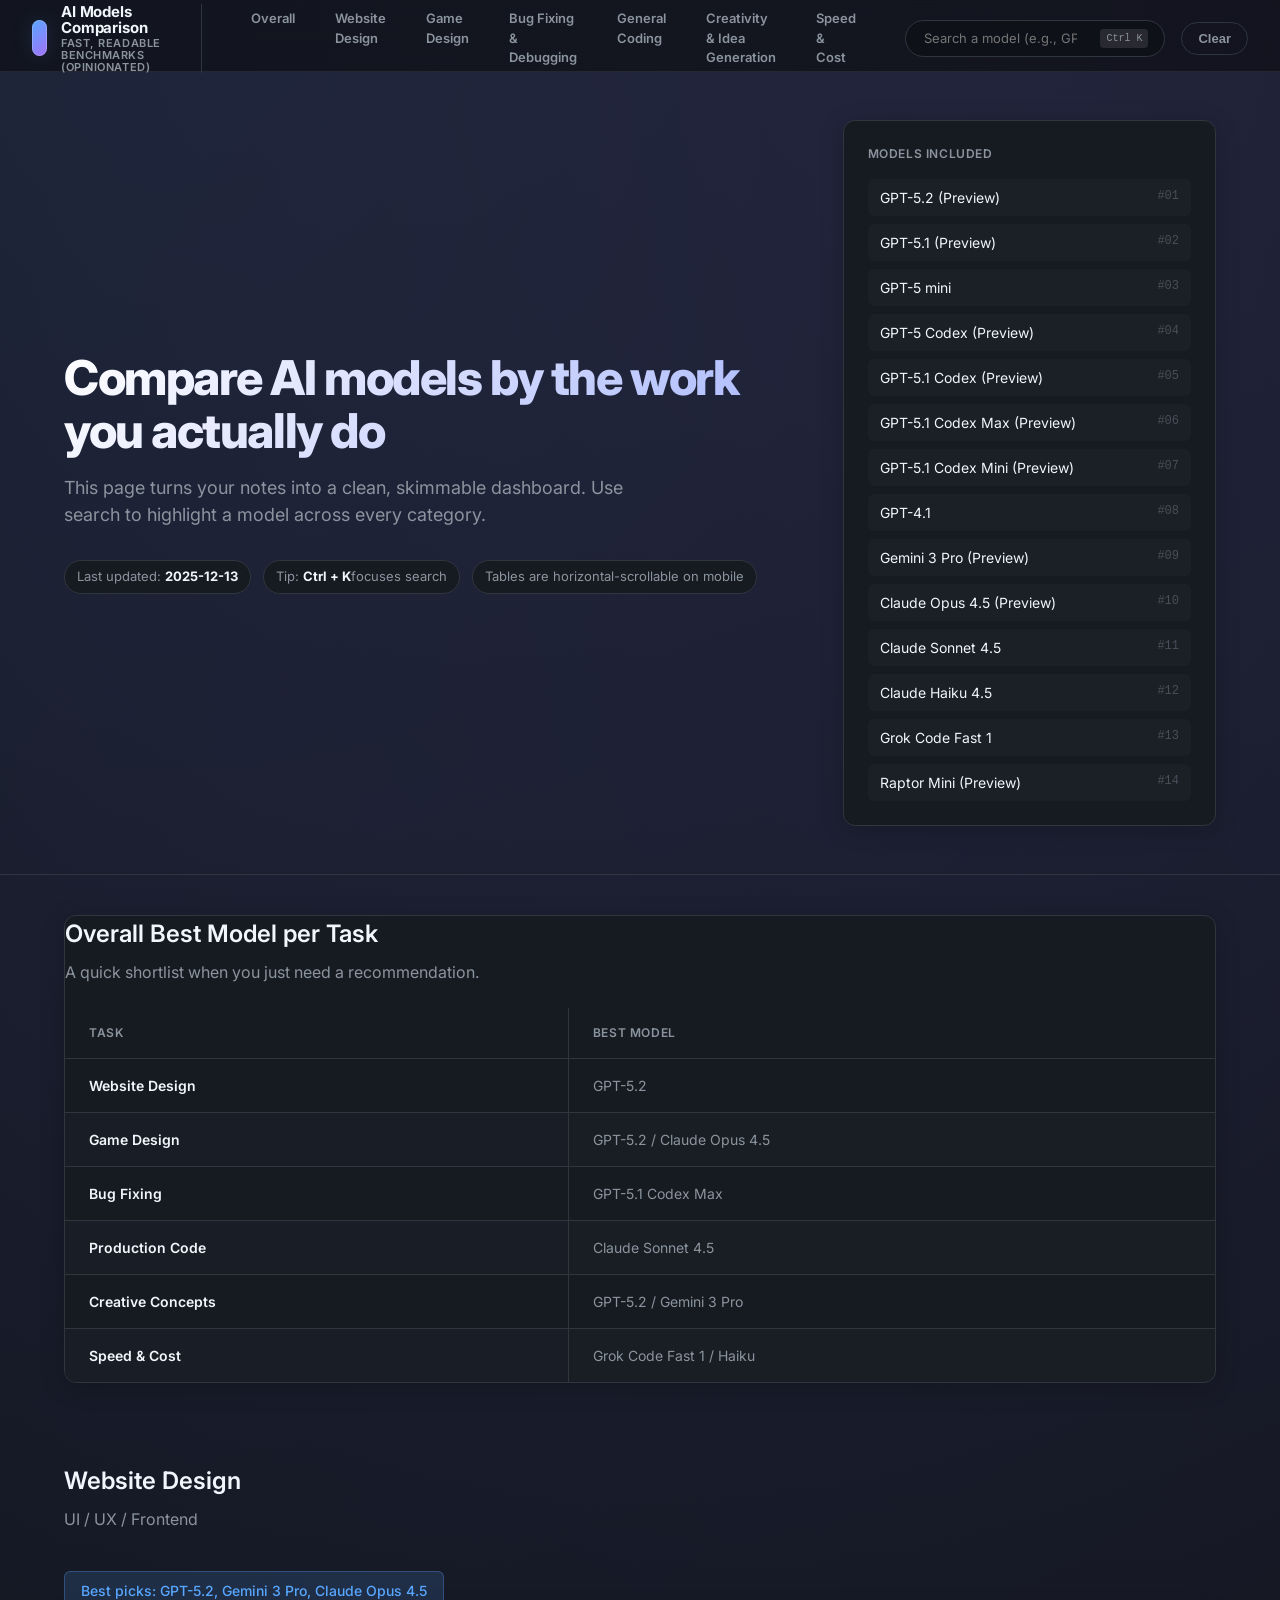
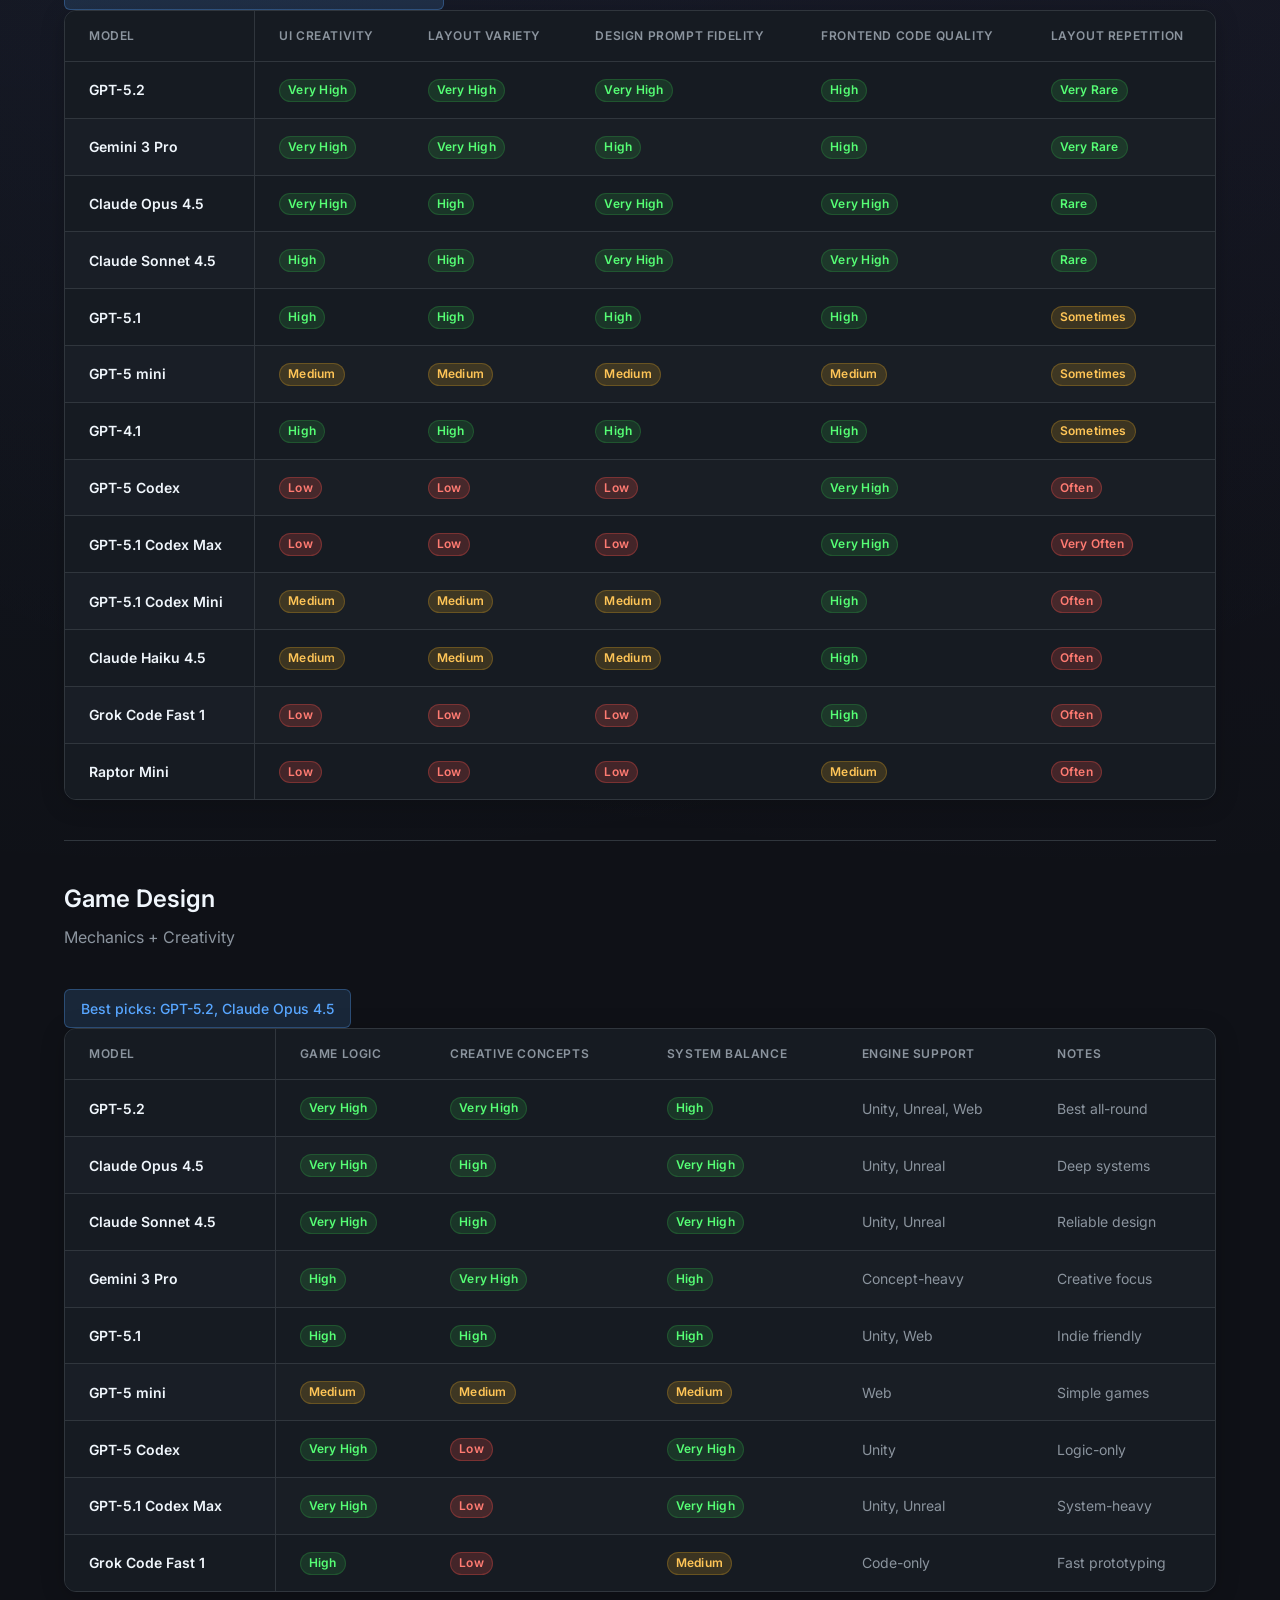
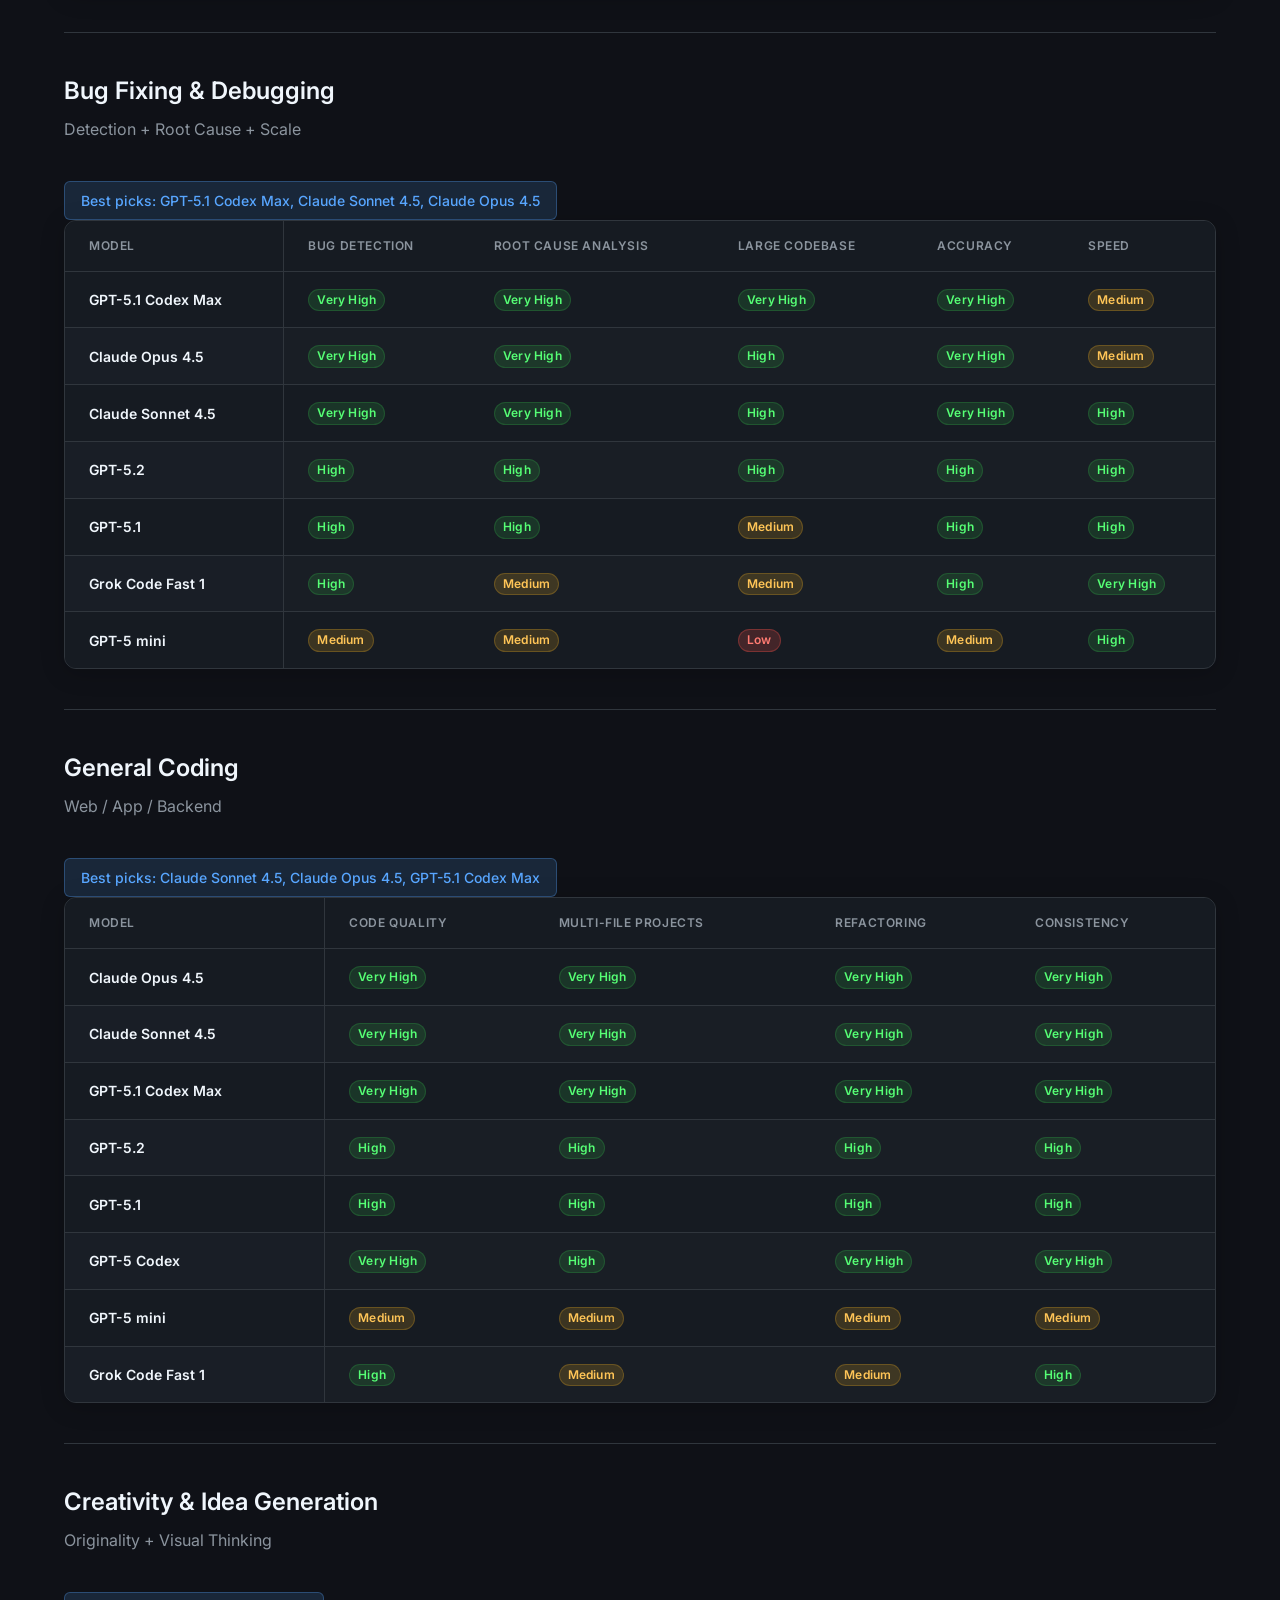
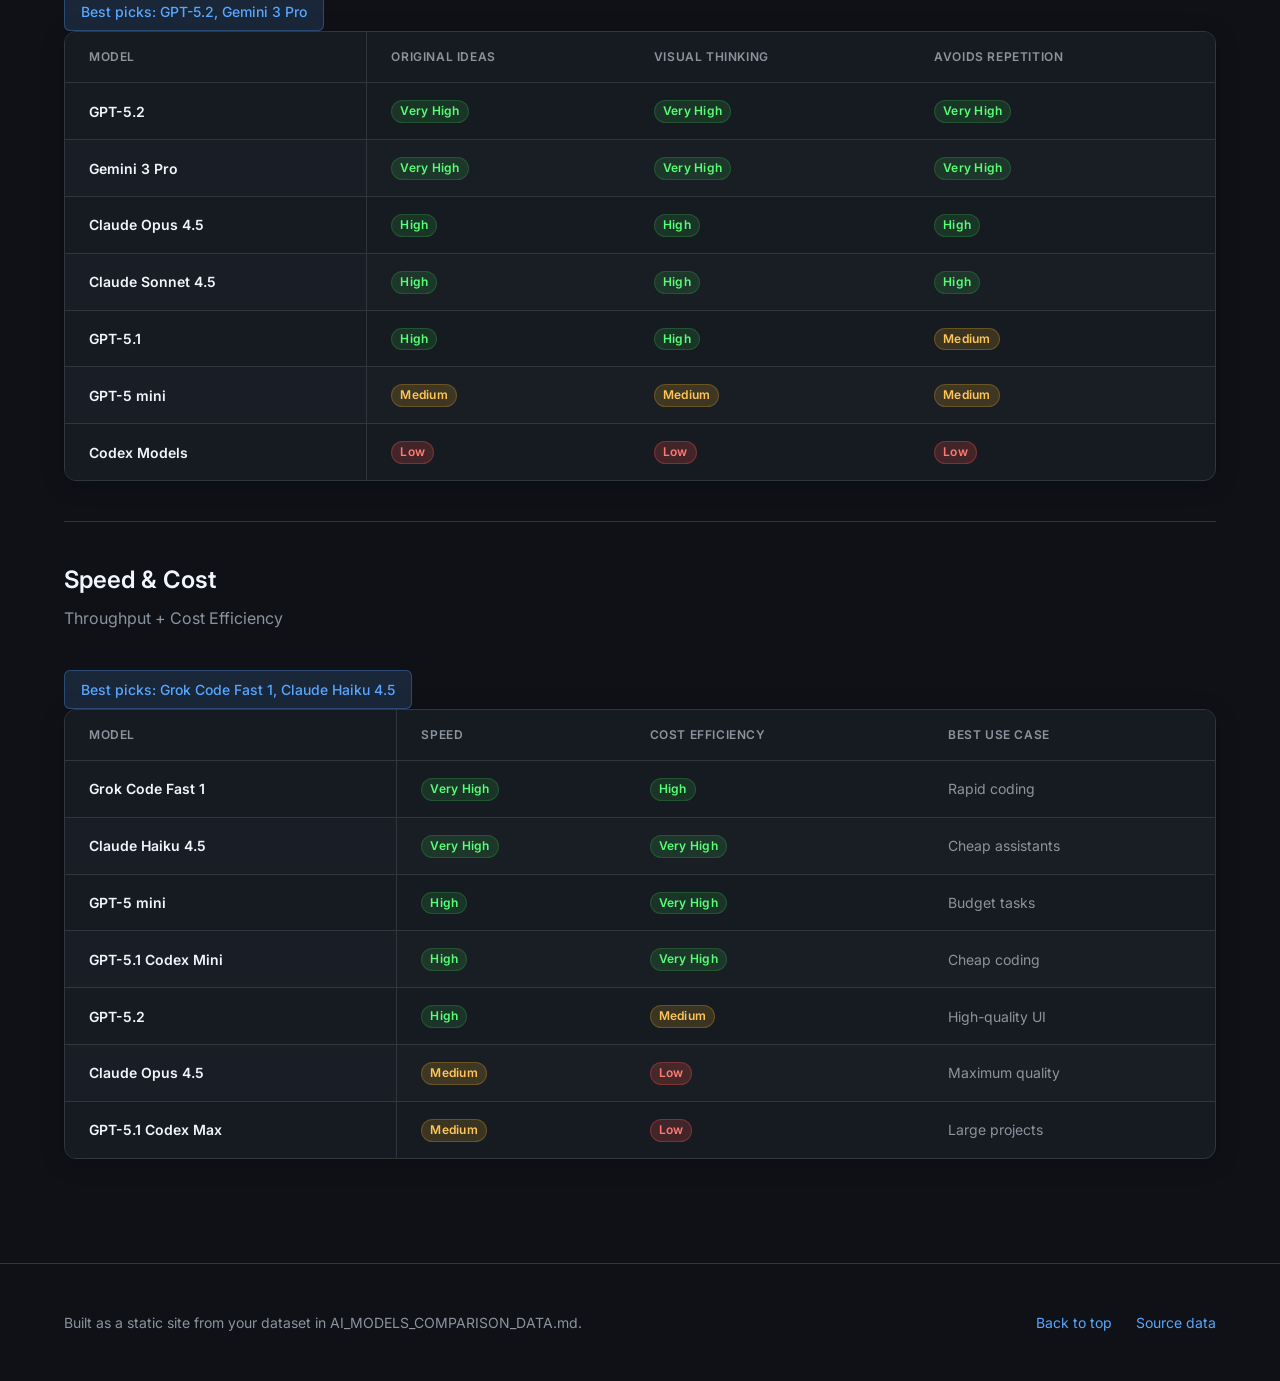
==== index.html @ e0a50235 "Add initial implementation of static comparison website with dataset integration" ====
<!doctype html>
<html lang="en">
  <head>
    <meta charset="UTF-8" />
    <meta name="viewport" content="width=device-width, initial-scale=1" />
    <meta name="color-scheme" content="dark" />
    <title>AI Models Comparison</title>
    <meta
      name="description"
      content="A modern, readable comparison of popular AI models across UI/UX, game design, debugging, general coding, creativity, and speed/cost."
    />
    <link rel="preconnect" href="https://fonts.googleapis.com">
    <link rel="preconnect" href="https://fonts.gstatic.com" crossorigin>
    <link href="https://fonts.googleapis.com/css2?family=Inter:wght@400;500;600;700&display=swap" rel="stylesheet">
    <link rel="stylesheet" href="./styles.css" />
  </head>
  <body>
    <a class="skip" href="#main">Skip to content</a>

    <header class="topbar">
      <div class="container topbarInner">
        <a class="brand" href="#top" aria-label="AI Models Comparison Home">
          <span class="logo" aria-hidden="true"></span>
          <span class="brandText">
            <strong>AI Models Comparison</strong>
            <span>Fast, readable benchmarks (opinionated)</span>
          </span>
        </a>

        <nav class="nav" id="nav" aria-label="Section navigation"></nav>

        <div class="controls">
          <label class="input" aria-label="Search models and text">
            <input
              id="search"
              type="search"
              placeholder="Search a model (e.g., GPT-5.2, Claude Sonnet, Codex Max)…"
              autocomplete="off"
            />
            <kbd>Ctrl K</kbd>
          </label>
          <button class="btn" id="clear" type="button">Clear</button>
        </div>
      </div>
    </header>

    <main id="main">
      <section class="hero" id="top">
        <div class="container heroGrid">
          <div class="card heroMain">
            <h1 class="title">Compare AI models by the work you actually do</h1>
            <p class="subtitle">
              This page turns your notes into a clean, skimmable dashboard. Use
              search to highlight a model across every category.
            </p>

            <div class="heroMeta" role="list">
              <span class="pill" role="listitem">
                Last updated: <strong id="updated">—</strong>
              </span>
              <span class="pill" role="listitem">
                Tip: <strong>Ctrl + K</strong> focuses search
              </span>
              <span class="pill" role="listitem">
                Tables are horizontal-scrollable on mobile
              </span>
            </div>
          </div>

          <aside class="card heroSide" aria-label="Models included">
            <div class="h3">Models Included</div>
            <ul class="modelList" id="modelsList"></ul>
          </aside>
        </div>
      </section>

      <section class="section">
        <div class="container" id="overall"></div>
      </section>

      <div class="container" id="sections"></div>

      <footer class="footer">
        <div class="container footerInner">
          <div>
            Built as a static site from your dataset in
            <span style="font-family: var(--mono)">AI_MODELS_COMPARISON_DATA.md</span>.
          </div>
          <div class="smallLinks">
            <a href="#top">Back to top</a>
            <a href="./AI_MODELS_COMPARISON_DATA.md" target="_blank" rel="noreferrer"
              >Source data</a
            >
          </div>
        </div>
      </footer>
    </main>

    <script src="./data.js"></script>
    <script src="./app.js"></script>
  </body>
</html>
---- styles.css ----
:root {
  /* Base Colors */
  --bg: #0f1117;
  --bg-card: #161b22;
  --bg-card-hover: #1c2128;
  --border: #30363d;
  --border-hover: #8b949e;
  
  /* Text Colors */
  --text-primary: #f0f6fc;
  --text-secondary: #8b949e;
  --text-tertiary: #484f58;

  /* Accents */
  --accent: #58a6ff;
  --accent-glow: rgba(88, 166, 255, 0.15);
  
  /* Status Colors */
  --success-bg: rgba(46, 160, 67, 0.15);
  --success-text: #3fb950;
  --warning-bg: rgba(210, 153, 34, 0.15);
  --warning-text: #d29922;
  --danger-bg: rgba(248, 81, 73, 0.15);
  --danger-text: #f85149;
  --neutral-bg: rgba(110, 118, 129, 0.15);
  --neutral-text: #8b949e;

  /* Layout */
  --radius: 6px;
  --radius-lg: 12px;
  --header-height: 64px;
  
  /* Typography */
  --font-sans: 'Inter', -apple-system, BlinkMacSystemFont, "Segoe UI", Helvetica, Arial, sans-serif;
  --font-mono: ui-monospace, SFMono-Regular, SF Mono, Menlo, Consolas, Liberation Mono, monospace;
}

* {
  box-sizing: border-box;
}

html {
  scroll-behavior: smooth;
}

body {
  margin: 0;
  font-family: var(--font-sans);
  background-color: var(--bg);
  background:
    radial-gradient(circle at 15% 0%, rgba(88, 166, 255, 0.1), transparent 40%),
    radial-gradient(circle at 85% 0%, rgba(163, 113, 247, 0.1), transparent 40%),
    var(--bg);
  color: var(--text-primary);
  line-height: 1.5;
  -webkit-font-smoothing: antialiased;
}

a {
  color: var(--accent);
  text-decoration: none;
  transition: color 0.2s;
}

a:hover {
  text-decoration: underline;
}

/* Layout Utilities */
.container {
  max-width: 1200px;
  margin: 0 auto;
  padding: 0 24px;
}

.skip {
  position: absolute;
  left: -9999px;
  top: 16px;
  padding: 12px 24px;
  background: var(--accent);
  color: white;
  border-radius: var(--radius);
  z-index: 100;
  text-decoration: none;
}

.skip:focus {
  left: 16px;
}

/* Header */
.topbar {
  position: sticky;
  top: 0;
  z-index: 50;
  background: rgba(15, 17, 23, 0.75);
  backdrop-filter: blur(20px);
  -webkit-backdrop-filter: blur(20px);
  border-bottom: 1px solid rgba(255, 255, 255, 0.08);
  height: 72px;
}

.topbarInner {
  display: grid;
  grid-template-columns: auto 1fr auto;
  gap: 32px;
  align-items: center;
  height: 100%;
  max-width: 1400px;
  margin: 0 auto;
  padding: 0 32px;
}

.brand {
  display: flex;
  align-items: center;
  gap: 14px;
  text-decoration: none !important;
  padding-right: 24px;
  border-right: 1px solid var(--border);
}

.logo {
  width: 36px;
  height: 36px;
  background: linear-gradient(135deg, var(--accent), #a371f7);
  border-radius: 10px;
  box-shadow: 0 0 20px var(--accent-glow);
  position: relative;
}

.logo::after {
  content: '';
  position: absolute;
  inset: 0;
  border-radius: inherit;
  border: 1px solid rgba(255,255,255,0.2);
}

.brandText {
  display: flex;
  flex-direction: column;
  line-height: 1.1;
}

.brandText strong {
  color: var(--text-primary);
  font-weight: 700;
  font-size: 15px;
  letter-spacing: -0.01em;
}

.brandText span {
  color: var(--text-secondary);
  font-size: 11px;
  font-weight: 600;
  text-transform: uppercase;
  letter-spacing: 0.05em;
}

/* Navigation */
.nav {
  display: flex;
  gap: 6px;
  justify-self: start;
}

.nav a {
  color: var(--text-secondary);
  padding: 8px 16px;
  border-radius: 100px;
  font-size: 13px;
  font-weight: 600;
  text-decoration: none !important;
  transition: all 0.2s ease;
  border: 1px solid transparent;
}

.nav a:hover {
  color: var(--text-primary);
  background: rgba(255, 255, 255, 0.06);
}

/* Controls */
.controls {
  display: flex;
  gap: 16px;
  align-items: center;
}

.input {
  position: relative;
  display: flex;
  align-items: center;
  background: rgba(0, 0, 0, 0.2);
  border: 1px solid var(--border);
  border-radius: 100px;
  padding: 8px 16px;
  width: 260px;
  transition: all 0.2s cubic-bezier(0.16, 1, 0.3, 1);
}

.input:focus-within {
  background: var(--bg-card);
  border-color: var(--accent);
  box-shadow: 0 0 0 2px var(--accent-glow);
  width: 320px;
}

.input input {
  background: transparent;
  border: none;
  color: var(--text-primary);
  width: 100%;
  font-family: var(--font-sans);
  font-size: 13px;
  outline: none;
}

.input kbd {
  background: rgba(255, 255, 255, 0.1);
  border: none;
  border-radius: 4px;
  color: var(--text-secondary);
  font-family: var(--font-mono);
  font-size: 10px;
  padding: 2px 6px;
  margin-left: 8px;
  white-space: nowrap;
}

.btn {
  background: transparent;
  border: 1px solid var(--border);
  color: var(--text-secondary);
  padding: 8px 16px;
  border-radius: 100px;
  font-size: 13px;
  font-weight: 600;
  cursor: pointer;
  transition: all 0.2s;
}

.btn:hover {
  color: var(--text-primary);
  border-color: var(--text-secondary);
  background: rgba(255, 255, 255, 0.05);
}

/* Hero Section */
.hero {
  padding: 48px 0;
}

.heroGrid {
  display: grid;
  grid-template-columns: 2fr 1fr;
  gap: 32px;
}

.heroMain {
  display: flex;
  flex-direction: column;
  justify-content: center;
}

.title {
  font-size: 48px;
  font-weight: 800;
  letter-spacing: -0.03em;
  line-height: 1.1;
  margin: 0 0 16px;
  background: linear-gradient(135deg, #fff 0%, #a5b4fc 100%);
  -webkit-background-clip: text;
  background-clip: text;
  -webkit-text-fill-color: transparent;
}

.subtitle {
  font-size: 18px;
  color: var(--text-secondary);
  margin: 0 0 32px;
  max-width: 600px;
}

.heroMeta {
  display: flex;
  gap: 12px;
  flex-wrap: wrap;
}

.pill {
  display: inline-flex;
  align-items: center;
  padding: 6px 12px;
  background: var(--bg-card);
  border: 1px solid var(--border);
  border-radius: 100px;
  font-size: 13px;
  color: var(--text-secondary);
}

.pill strong {
  color: var(--text-primary);
  margin-left: 4px;
}

/* Model List Sidebar */
.heroSide {
  background: var(--bg-card);
  border: 1px solid var(--border);
  border-radius: var(--radius-lg);
  padding: 24px;
  box-shadow: 0 4px 24px rgba(0, 0, 0, 0.2);
  transition: transform 0.2s ease, box-shadow 0.2s ease, border-color 0.2s;
}

.heroSide:hover {
  transform: translateY(-2px);
  box-shadow: 0 12px 32px rgba(0, 0, 0, 0.3);
  border-color: rgba(255, 255, 255, 0.15);
}

.h3 {
  font-size: 12px;
  text-transform: uppercase;
  letter-spacing: 0.05em;
  color: var(--text-secondary);
  font-weight: 600;
  margin-bottom: 16px;
}

.modelList {
  list-style: none;
  padding: 0;
  margin: 0;
  display: grid;
  gap: 8px;
}

.modelList li {
  display: flex;
  justify-content: space-between;
  padding: 8px 12px;
  border-radius: var(--radius);
  background: rgba(255, 255, 255, 0.02);
  font-size: 14px;
}

.modelList .tag {
  color: var(--text-tertiary);
  font-family: var(--font-mono);
  font-size: 12px;
}

/* Sections */
.section {
  padding: 40px 0;
  border-top: 1px solid var(--border);
}

.section:first-of-type {
  border-top: none;
}

.sectionHeader {
  margin-bottom: 24px;
}

.sectionHeader h2 {
  font-size: 24px;
  font-weight: 600;
  margin: 0 0 8px;
}

.sectionHeader p {
  color: var(--text-secondary);
  margin: 0;
  font-size: 16px;
}

.callout {
  display: inline-block;
  margin-top: 16px;
  padding: 8px 16px;
  background: var(--accent-glow);
  border: 1px solid rgba(88, 166, 255, 0.3);
  border-radius: var(--radius);
  color: var(--accent);
  font-size: 14px;
  font-weight: 500;
}

/* Tables */
.tableCard {
  background: var(--bg-card);
  border: 1px solid var(--border);
  border-radius: var(--radius-lg);
  overflow: hidden;
  box-shadow: 0 4px 24px rgba(0, 0, 0, 0.2);
  transition: transform 0.2s ease, box-shadow 0.2s ease, border-color 0.2s;
}

.tableCard:hover {
  transform: translateY(-2px);
  box-shadow: 0 12px 32px rgba(0, 0, 0, 0.3);
  border-color: rgba(255, 255, 255, 0.15);
}

.tableWrap {
  overflow-x: auto;
}

table {
  width: 100%;
  border-collapse: collapse;
  white-space: nowrap;
}

th {
  text-align: left;
  padding: 16px 24px;
  background: var(--bg-card);
  border-bottom: 1px solid var(--border);
  color: var(--text-secondary);
  font-size: 12px;
  font-weight: 600;
  text-transform: uppercase;
  letter-spacing: 0.05em;
  position: sticky;
  top: 0;
  z-index: 2;
}

td {
  padding: 16px 24px;
  border-bottom: 1px solid var(--border);
  font-size: 14px;
  color: var(--text-secondary);
}

/* Sticky first column for mobile scrolling */
td:first-child, th:first-child {
  position: sticky;
  left: 0;
  z-index: 1;
  background: var(--bg-card);
  border-right: 1px solid var(--border);
}

/* Zebra striping for easier reading */
tbody tr:nth-child(even) td {
  background: rgba(255, 255, 255, 0.01);
}

/* Ensure sticky column matches zebra striping */
tbody tr:nth-child(even) td:first-child {
  background: #191e26; /* Manually matched to bg-card + 1% white opacity approx */
}

tr:last-child td {
  border-bottom: none;
}

/* Stronger hover */
tr:hover td {
  background: rgba(88, 166, 255, 0.08) !important;
}

.modelCell {
  color: var(--text-primary);
  font-weight: 600;
}

/* Badges */
.badge {
  display: inline-flex;
  align-items: center;
  padding: 2px 8px;
  border-radius: 100px;
  font-size: 12px;
  font-weight: 600;
  line-height: 1.4;
  letter-spacing: 0.02em;
}

.badge.vh, .badge.h, .badge.vr, .badge.r {
  background: rgba(46, 160, 67, 0.2);
  color: #56ff75;
  border: 1px solid rgba(46, 160, 67, 0.3);
}

.badge.m, .badge.s {
  background: rgba(210, 153, 34, 0.2);
  color: #ffc557;
  border: 1px solid rgba(210, 153, 34, 0.3);
}

.badge.l, .badge.o, .badge.vo {
  background: rgba(248, 81, 73, 0.2);
  color: #ff7b72;
  border: 1px solid rgba(248, 81, 73, 0.3);
}

/* Search Highlighting */
.rowHighlight td {
  background: rgba(88, 166, 255, 0.05);
  color: var(--text-primary);
}

.rowDim td {
  opacity: 0.3;
}

/* Footer */
.footer {
  margin-top: 64px;
  padding: 48px 0;
  border-top: 1px solid var(--border);
  color: var(--text-secondary);
  font-size: 14px;
}

.footerInner {
  display: flex;
  justify-content: space-between;
  align-items: center;
}

.smallLinks {
  display: flex;
  gap: 24px;
}

/* Responsive */
@media (max-width: 768px) {
  .heroGrid {
    grid-template-columns: 1fr;
  }
  
  .nav {
    display: none;
  }
  
  .input {
    width: auto;
    min-width: 0;
  }
  
  .input kbd {
    display: none;
  }
  
  .title {
    font-size: 32px;
  }
}
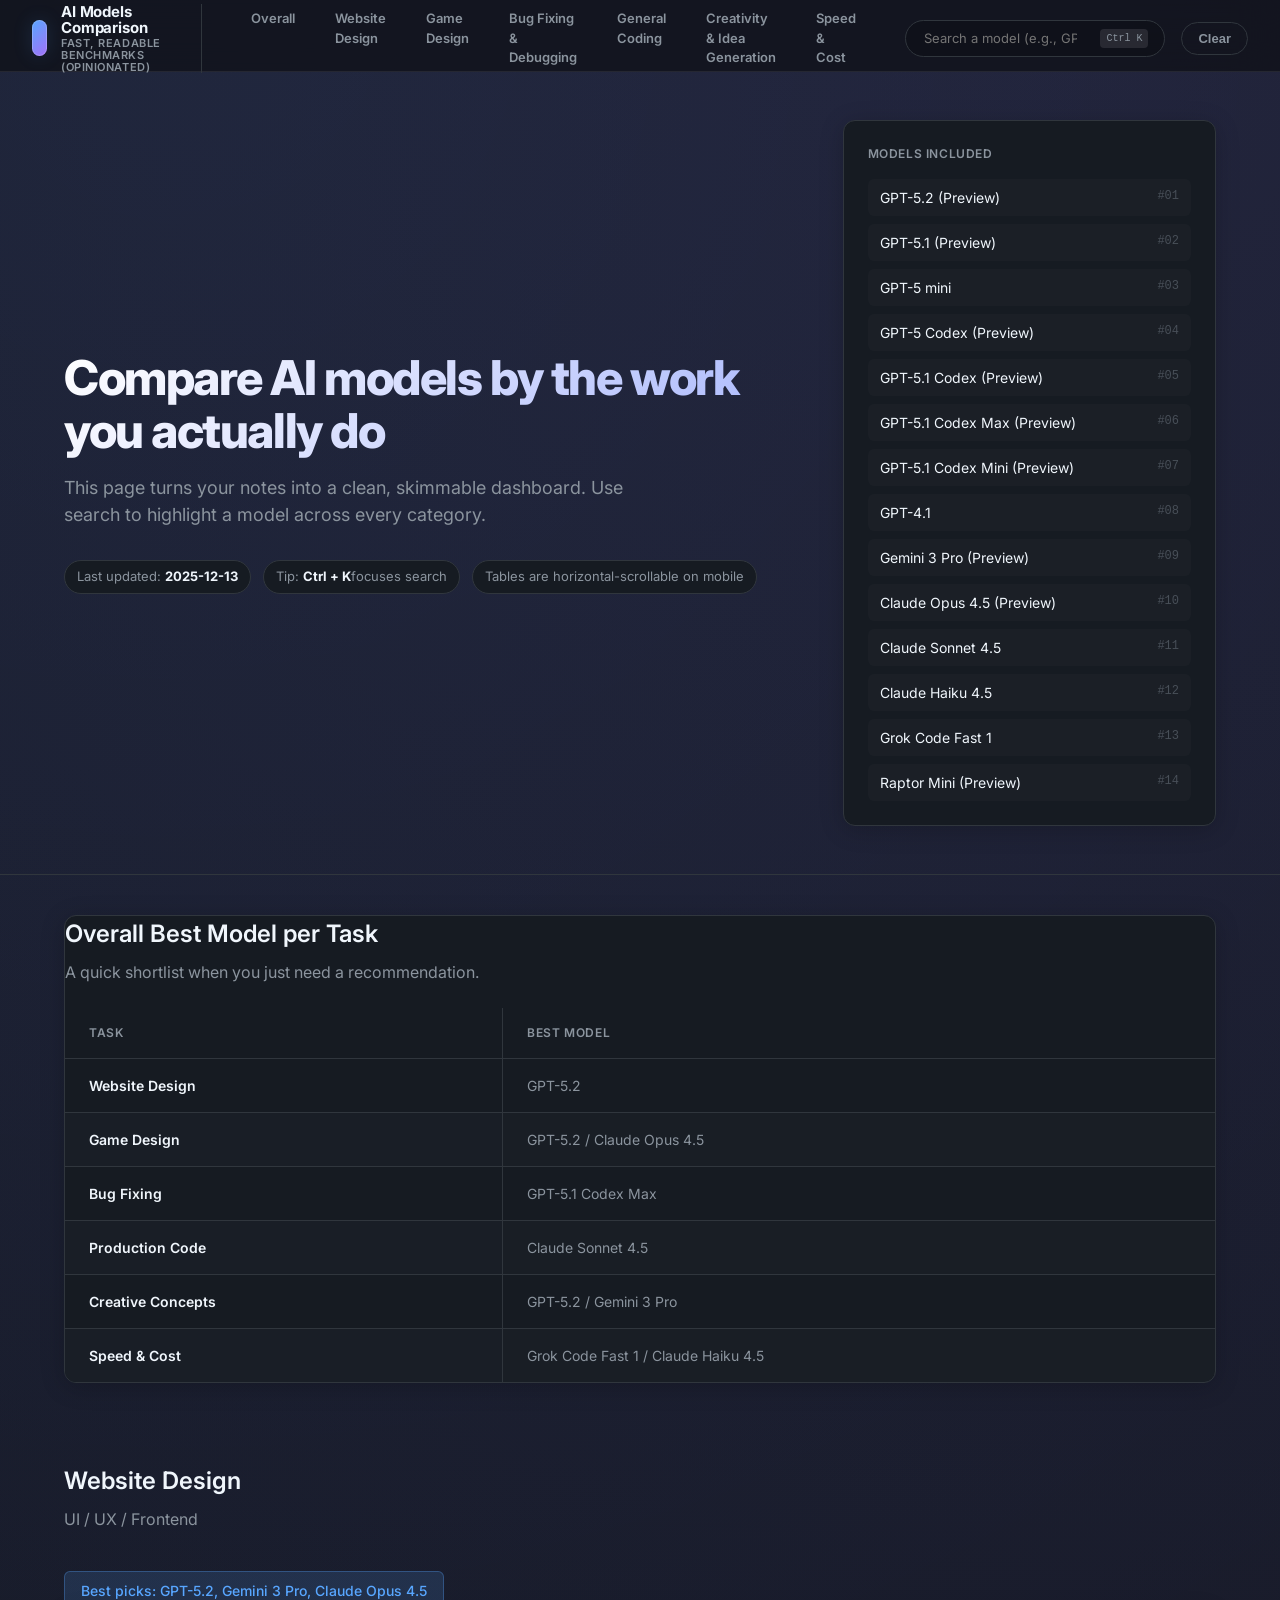
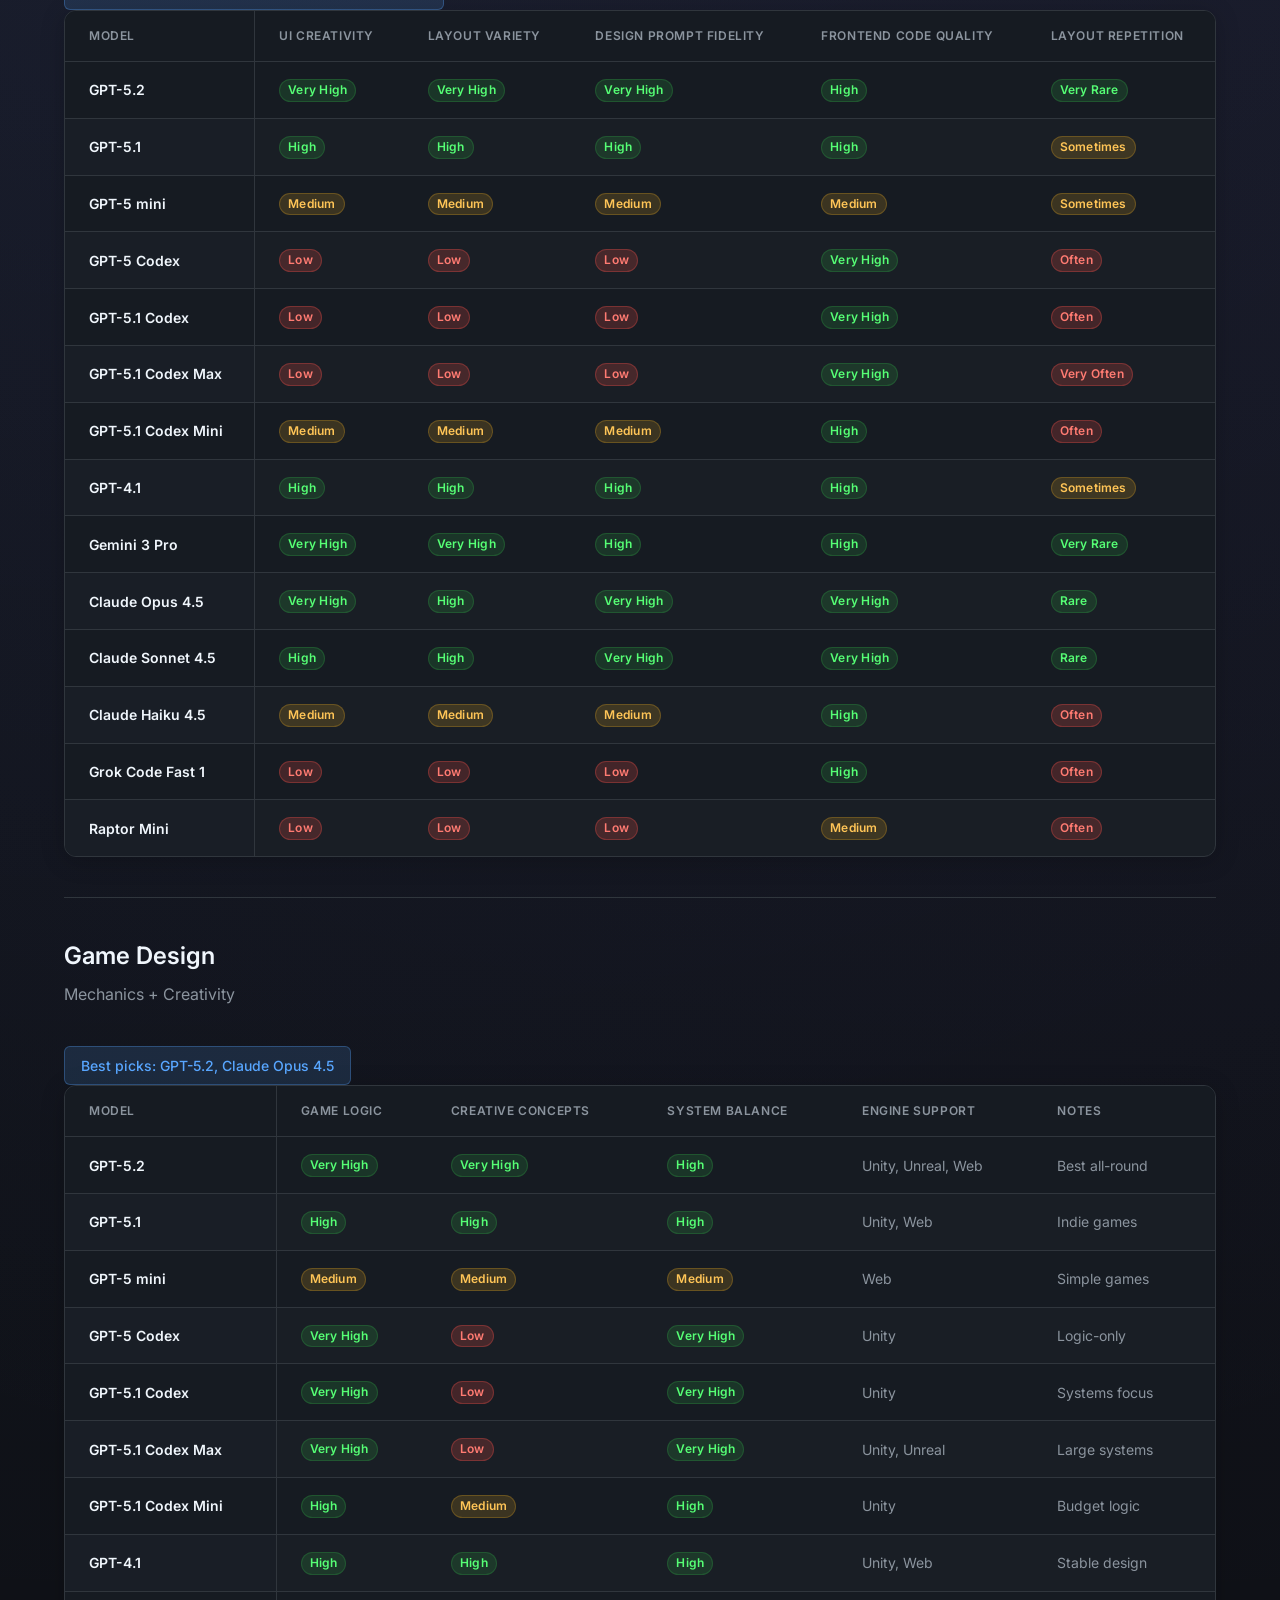
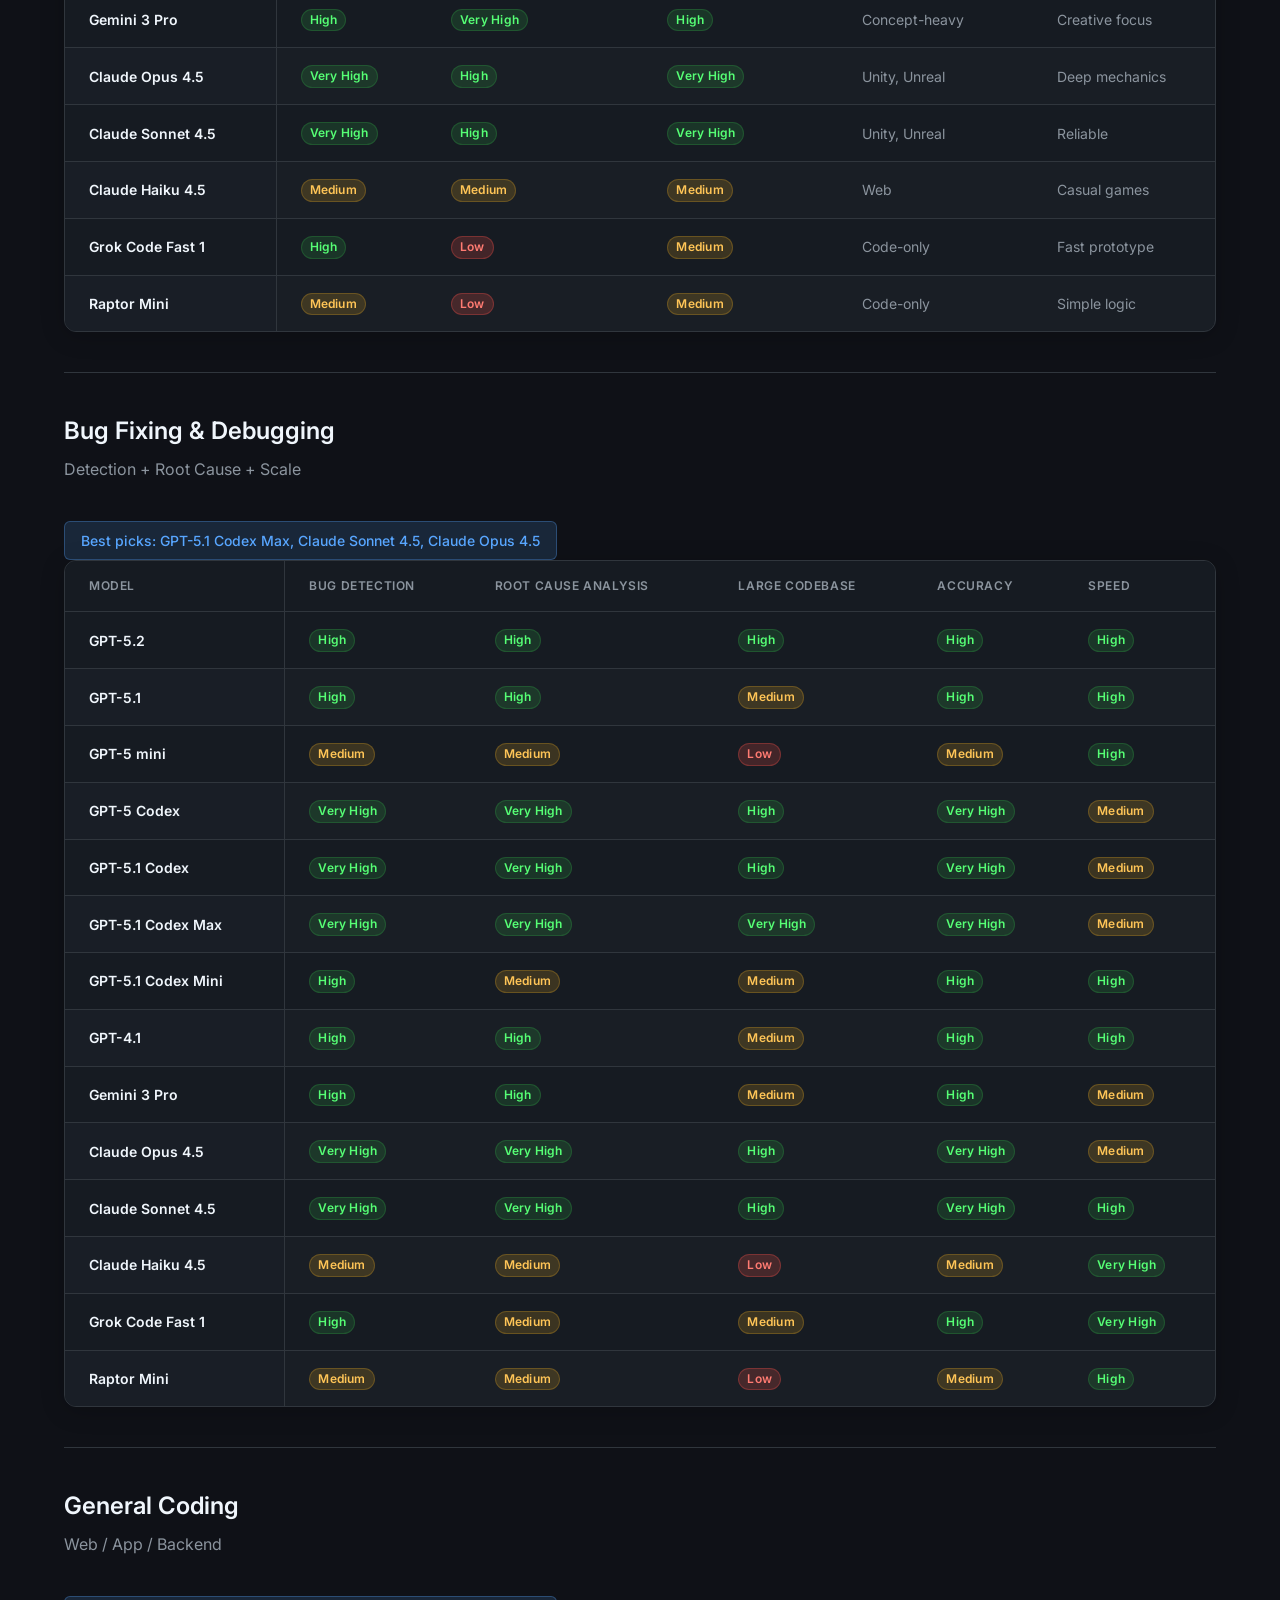
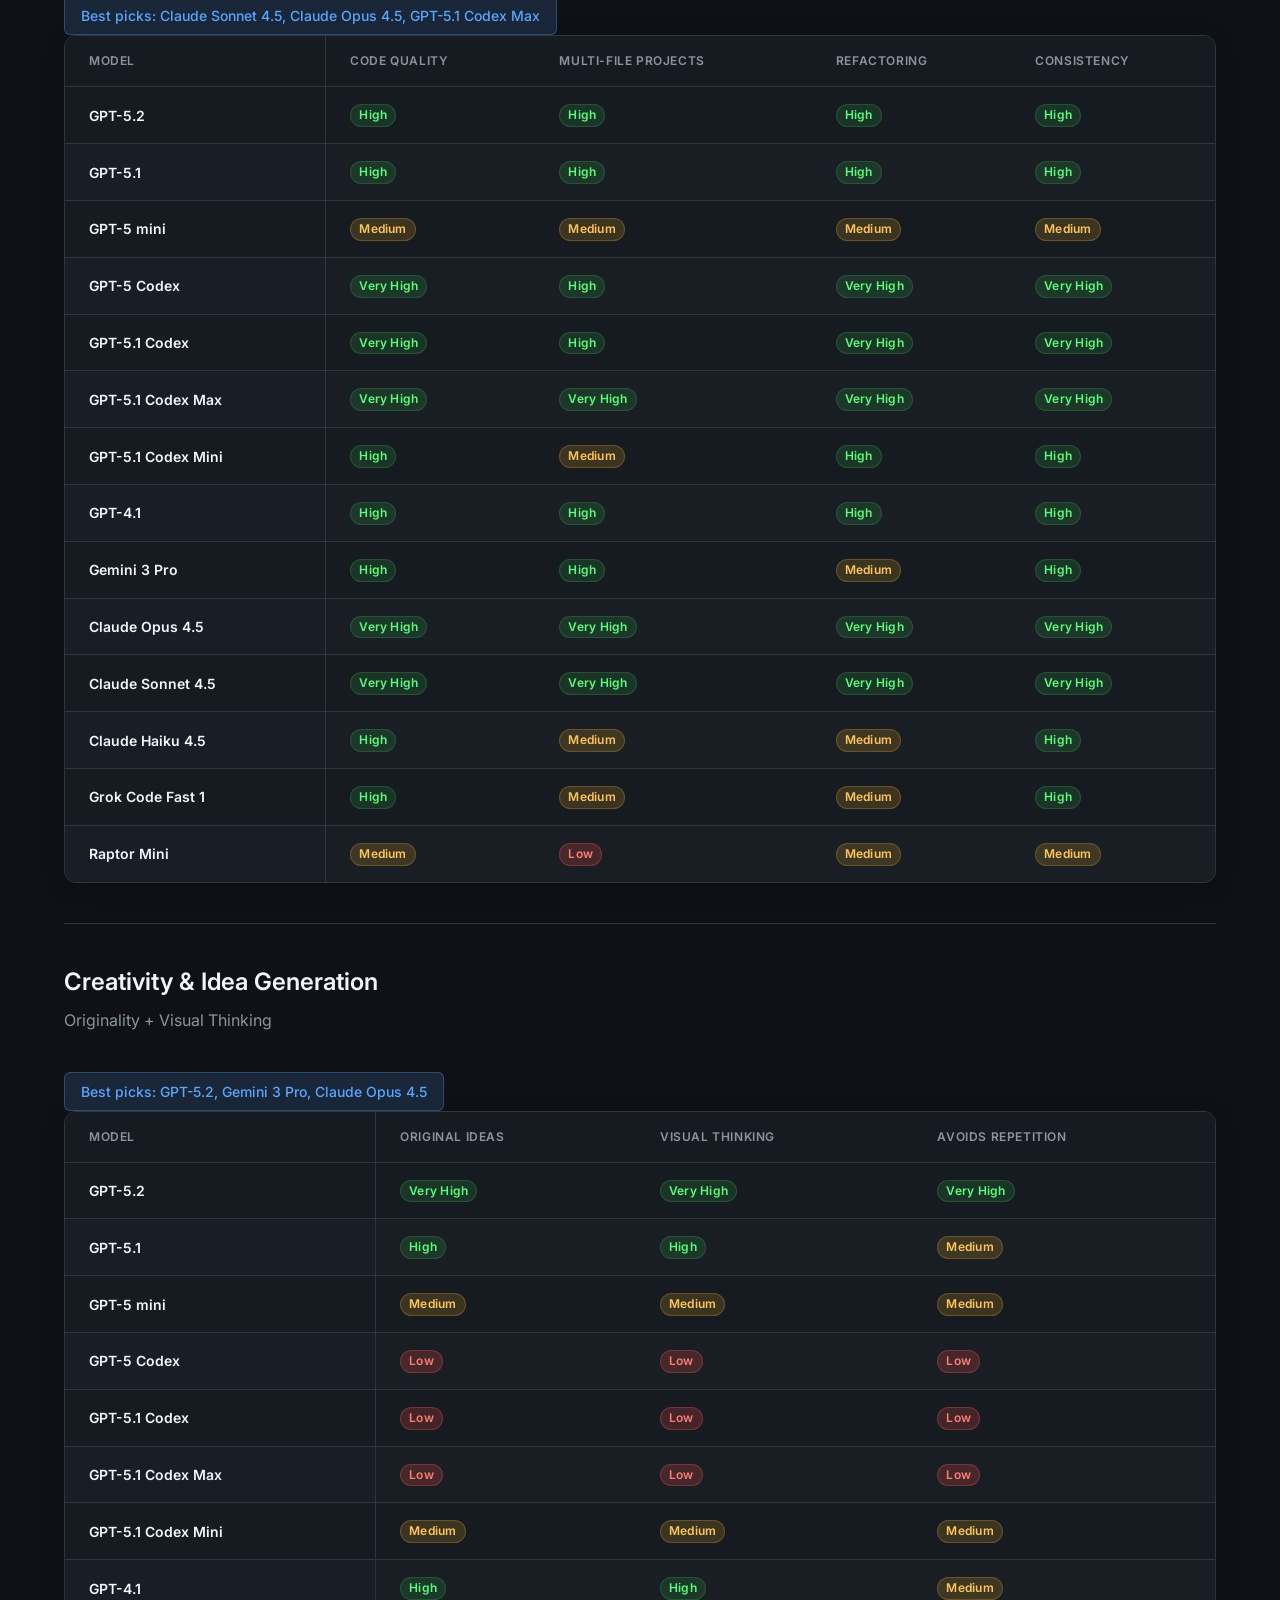
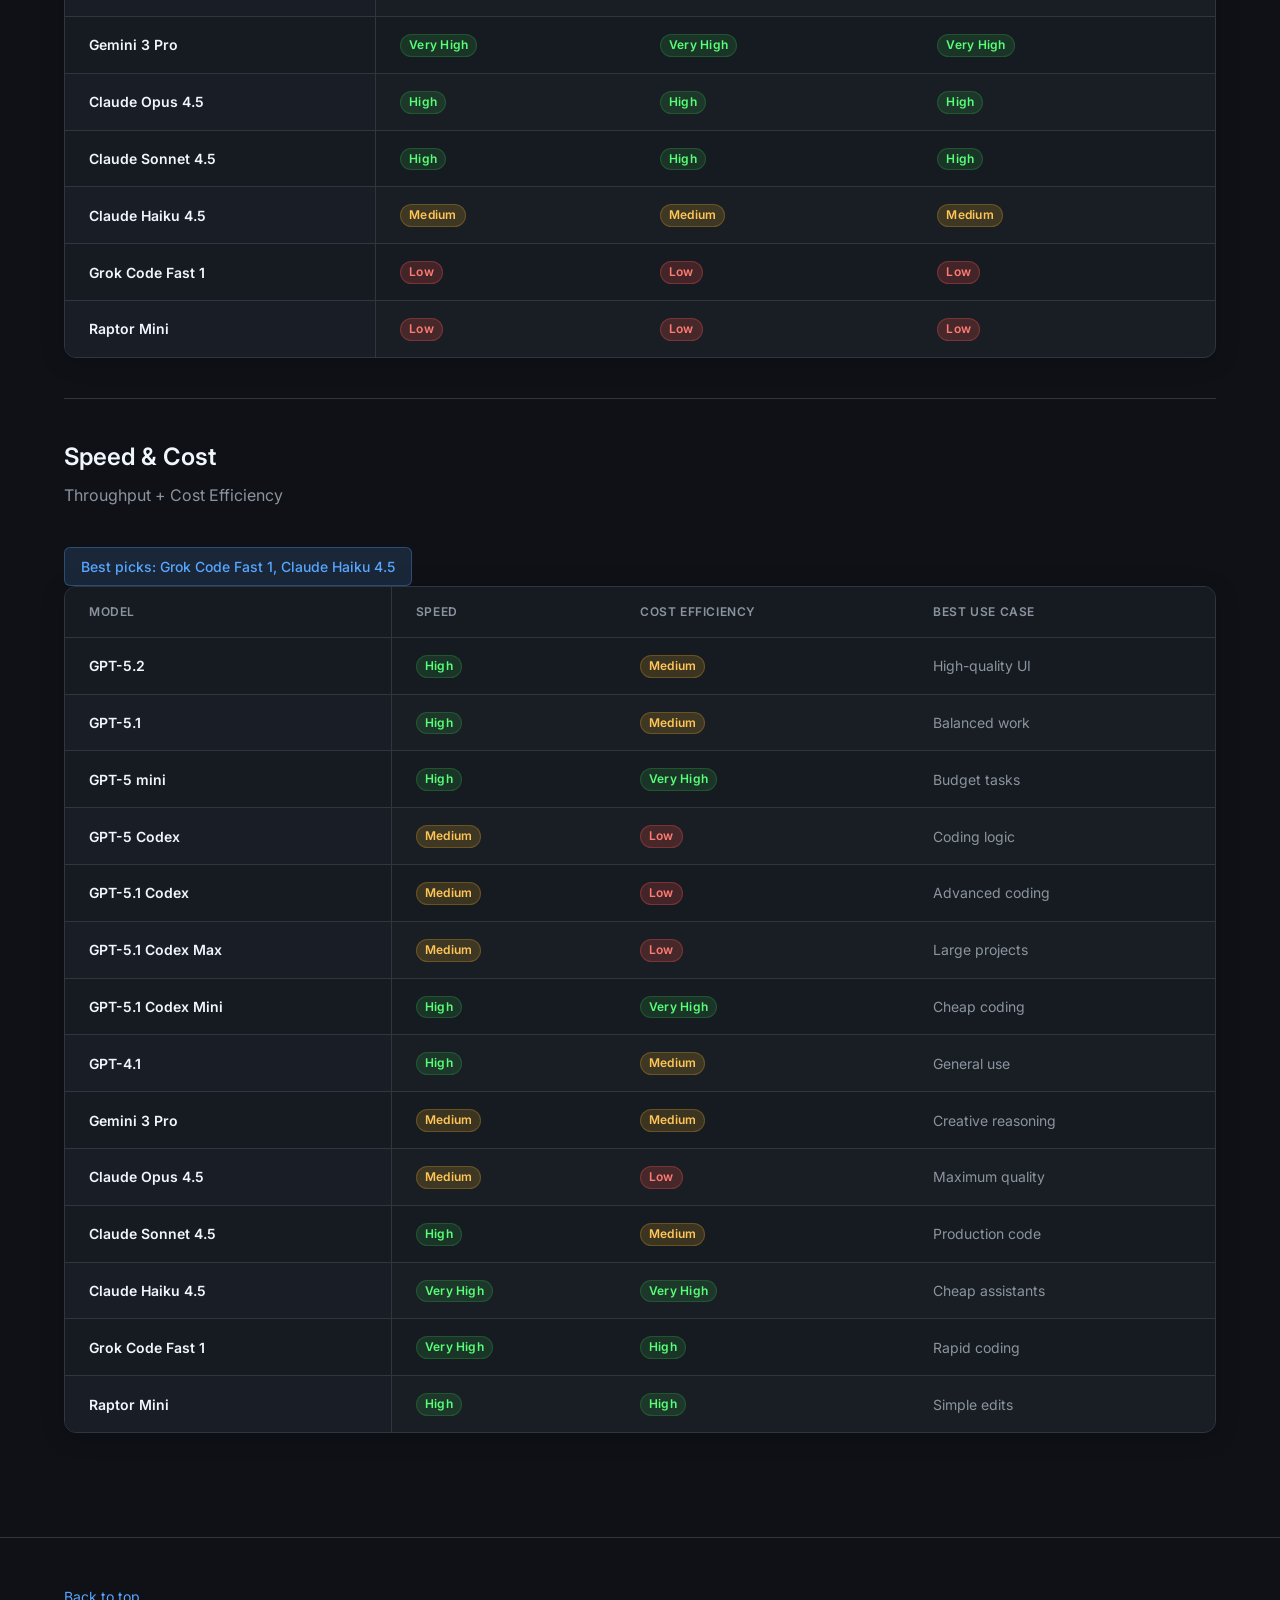
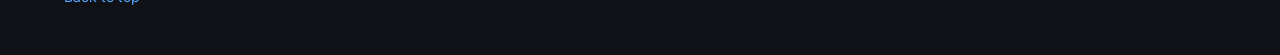
==== commit 9210b8a6: "Remove unnecessary footer information and links from index.html" ====
--- a/index.html
+++ b/index.html
@@ -82,15 +82,8 @@
 
       <footer class="footer">
         <div class="container footerInner">
-          <div>
-            Built as a static site from your dataset in
-            <span style="font-family: var(--mono)">AI_MODELS_COMPARISON_DATA.md</span>.
-          </div>
           <div class="smallLinks">
             <a href="#top">Back to top</a>
-            <a href="./AI_MODELS_COMPARISON_DATA.md" target="_blank" rel="noreferrer"
-              >Source data</a
-            >
           </div>
         </div>
       </footer>
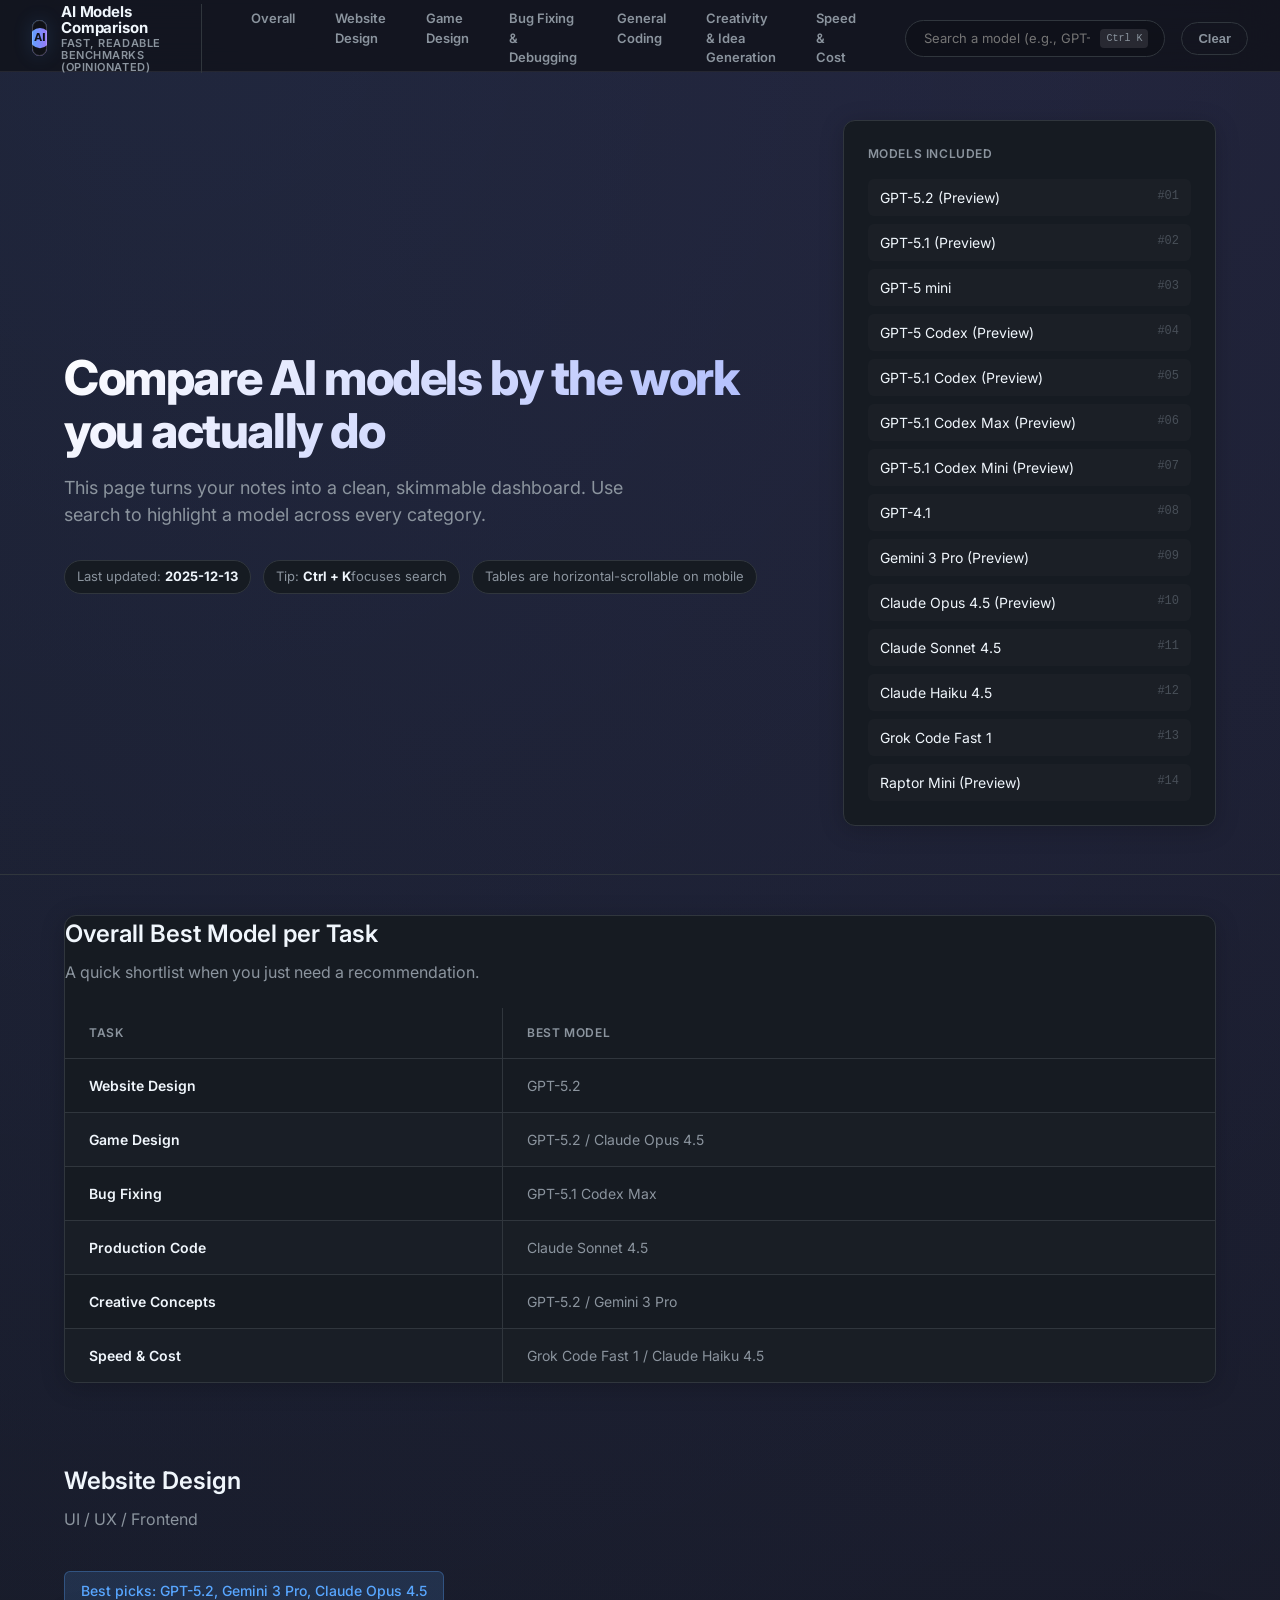
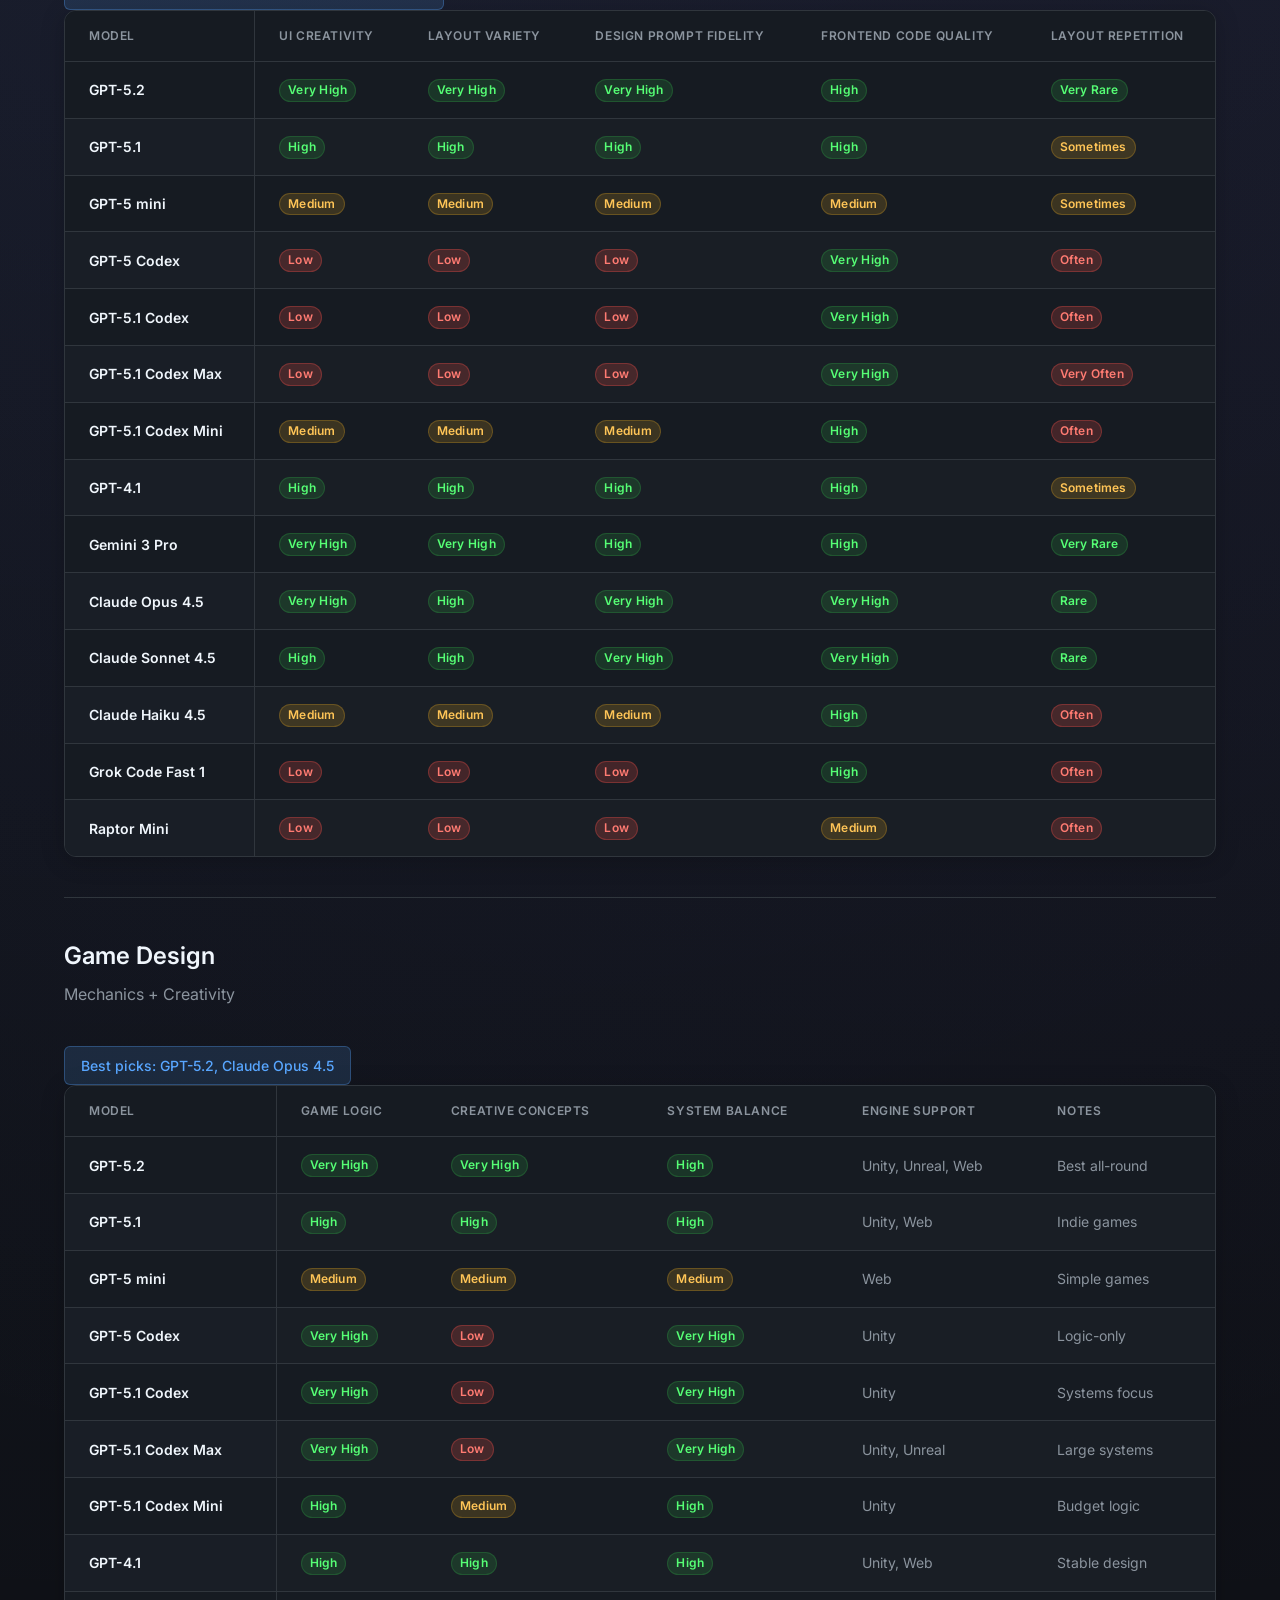
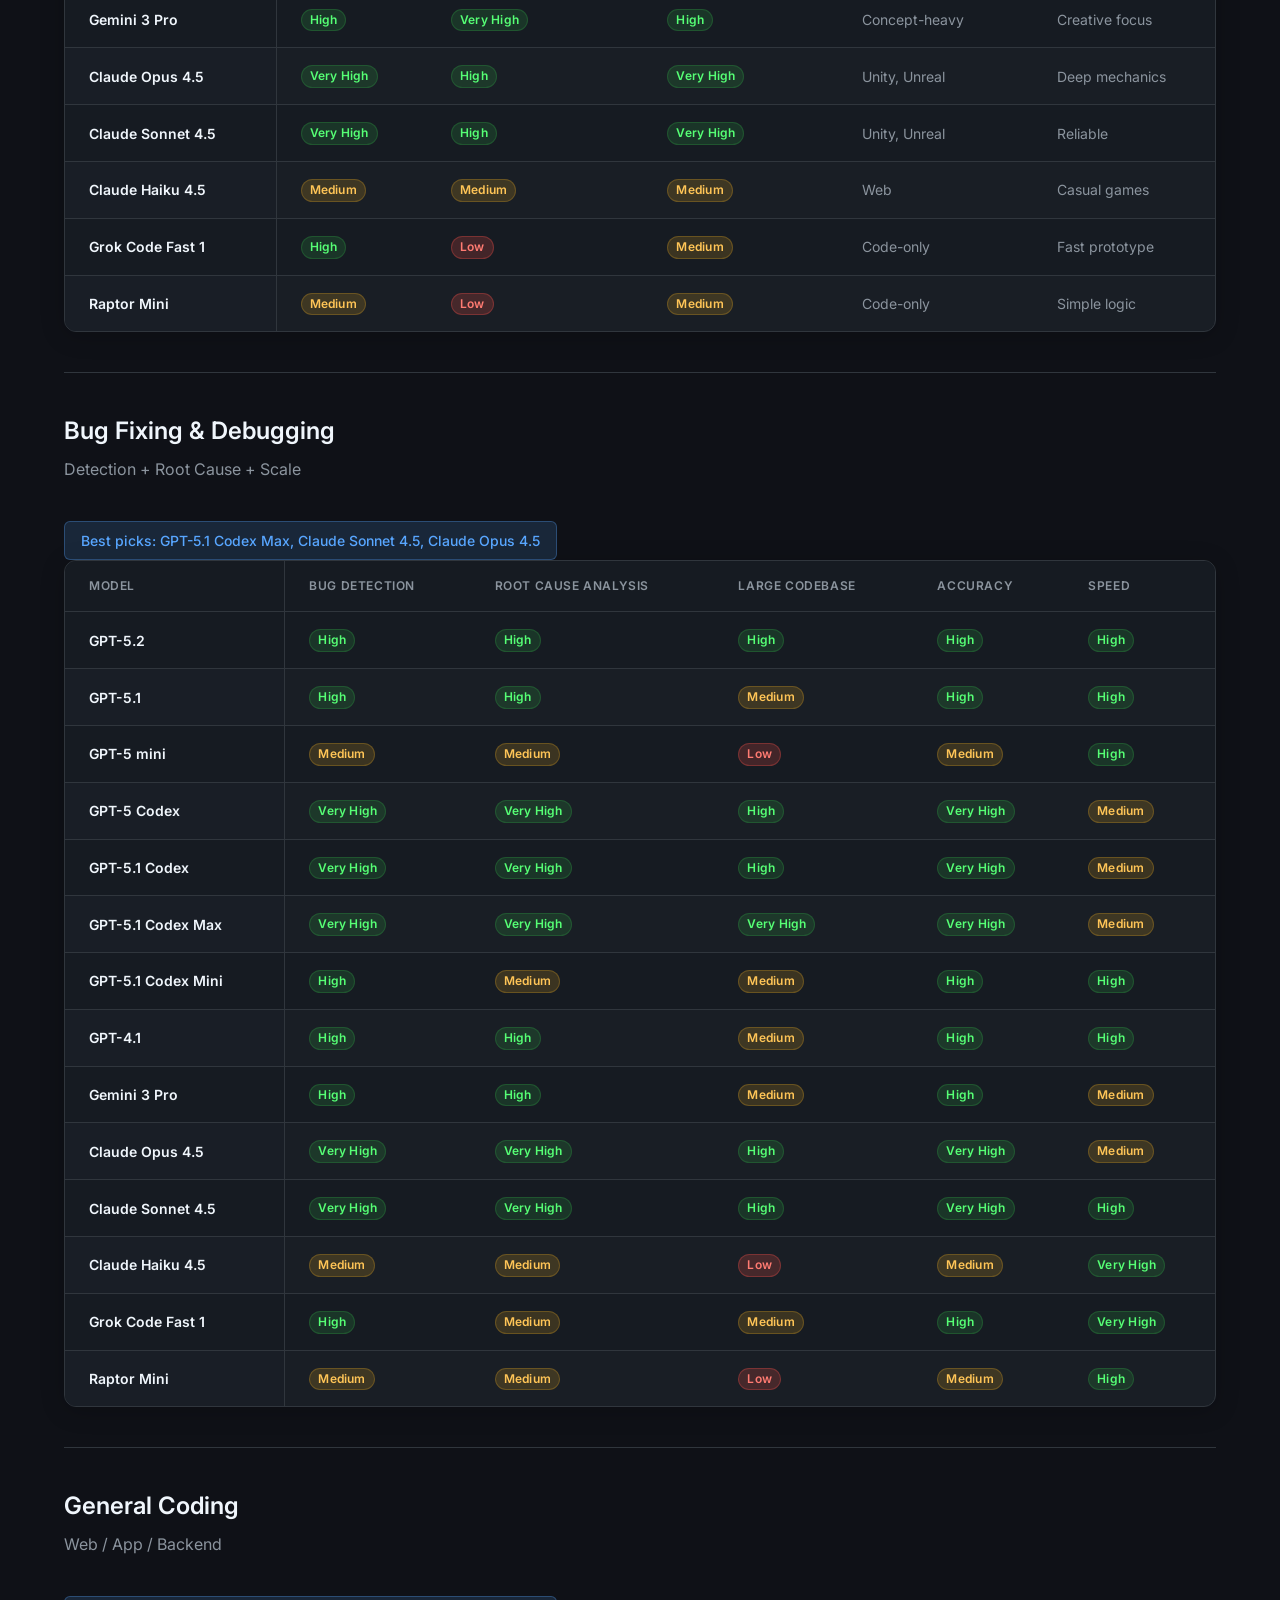
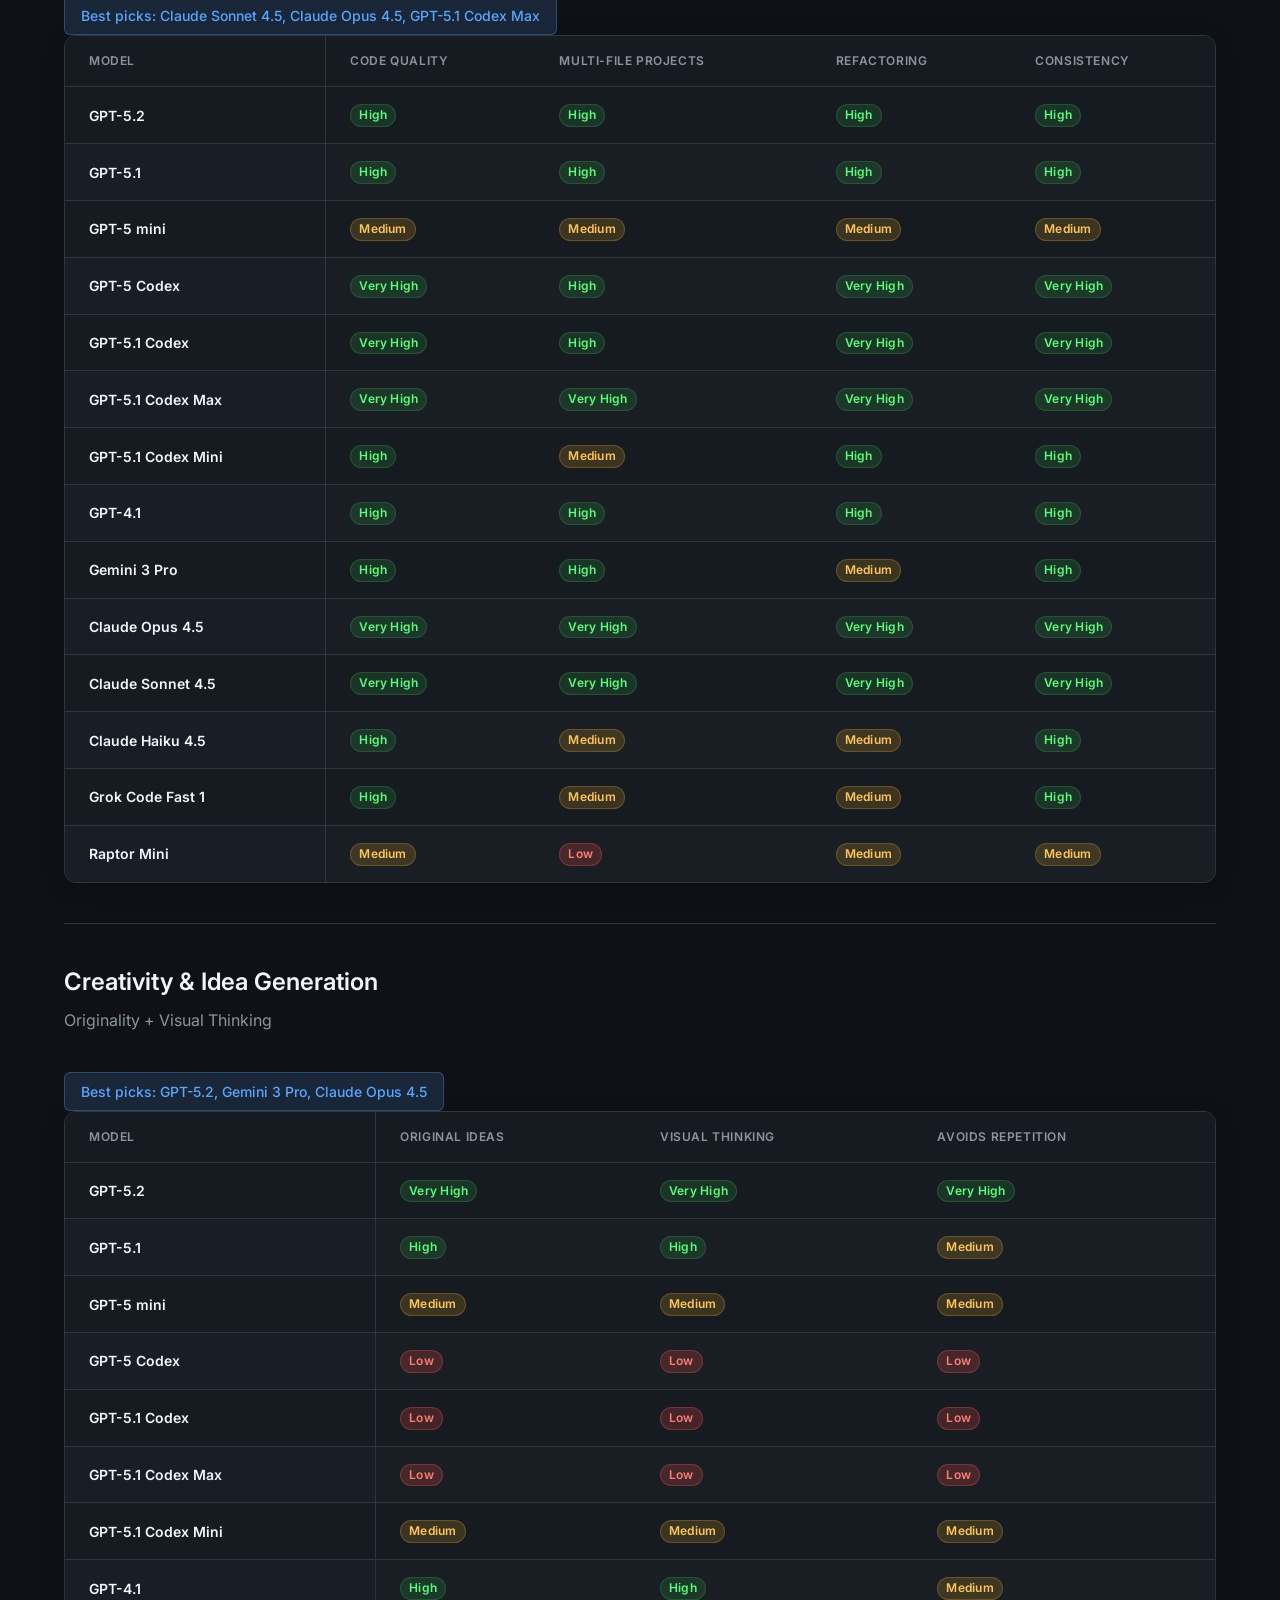
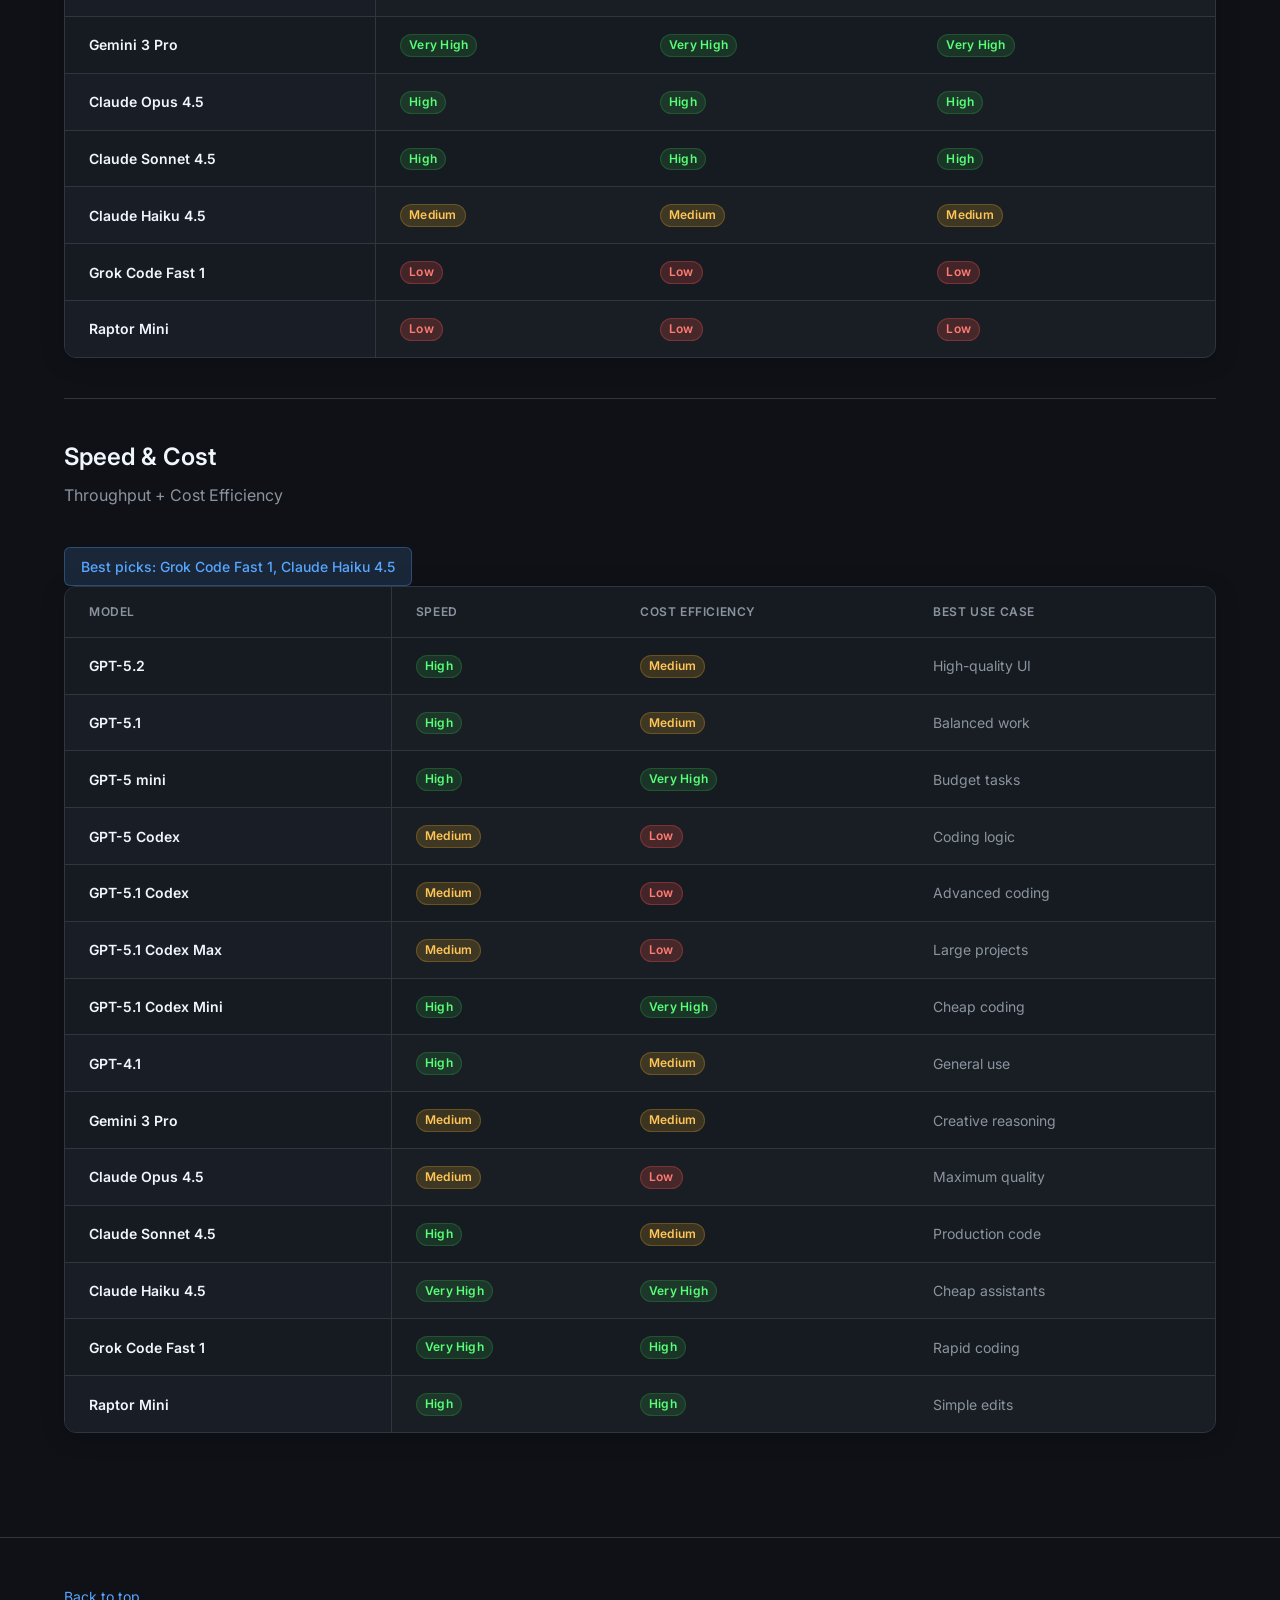
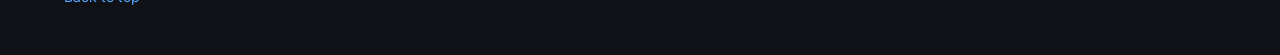
==== commit e8168eea: "Add favicon and update logo styling for improved branding" ====
--- a/index.html
+++ b/index.html
@@ -13,6 +13,9 @@
     <link rel="preconnect" href="https://fonts.gstatic.com" crossorigin>
     <link href="https://fonts.googleapis.com/css2?family=Inter:wght@400;500;600;700&display=swap" rel="stylesheet">
     <link rel="stylesheet" href="./styles.css" />
+    <link rel="icon" href="./favicon.svg" type="image/svg+xml" />
+    <link rel="apple-touch-icon" href="./favicon.svg" />
+    <meta name="theme-color" content="#0f1117" />
   </head>
   <body>
     <a class="skip" href="#main">Skip to content</a>
@@ -20,7 +23,9 @@
     <header class="topbar">
       <div class="container topbarInner">
         <a class="brand" href="#top" aria-label="AI Models Comparison Home">
-          <span class="logo" aria-hidden="true"></span>
+          <span class="logo" aria-hidden="true">
+            <img src="./favicon.svg" alt="AI Models Comparison logo" />
+          </span>
           <span class="brandText">
             <strong>AI Models Comparison</strong>
             <span>Fast, readable benchmarks (opinionated)</span>
--- a/styles.css
+++ b/styles.css
@@ -138,6 +138,15 @@
   border: 1px solid rgba(255,255,255,0.2);
 }
 
+/* Ensure header logo image fills the logo container */
+.logo img {
+  width: 100%;
+  height: 100%;
+  object-fit: cover;
+  display: block;
+  border-radius: inherit;
+}
+
 .brandText {
   display: flex;
   flex-direction: column;
@@ -216,6 +225,28 @@
   font-family: var(--font-sans);
   font-size: 13px;
   outline: none;
+}
+
+/* Hide native search cancel (cross) to avoid duplicate controls
+   Keep the explicit Clear button for consistent accessibility and behavior */
+input[type="search"]::-webkit-search-decoration,
+input[type="search"]::-webkit-search-cancel-button,
+input[type="search"]::-webkit-search-results-button,
+input[type="search"]::-webkit-search-results-decoration {
+  display: none;
+}
+
+input[type="search"]::-ms-clear,
+input[type="search"]::-ms-reveal {
+  display: none;
+  width: 0;
+  height: 0;
+}
+
+/* Firefox pseudo-elements */
+input[type="search"]::-moz-search-decoration,
+input[type="search"]::-moz-search-clear {
+  display: none;
 }
 
 .input kbd {
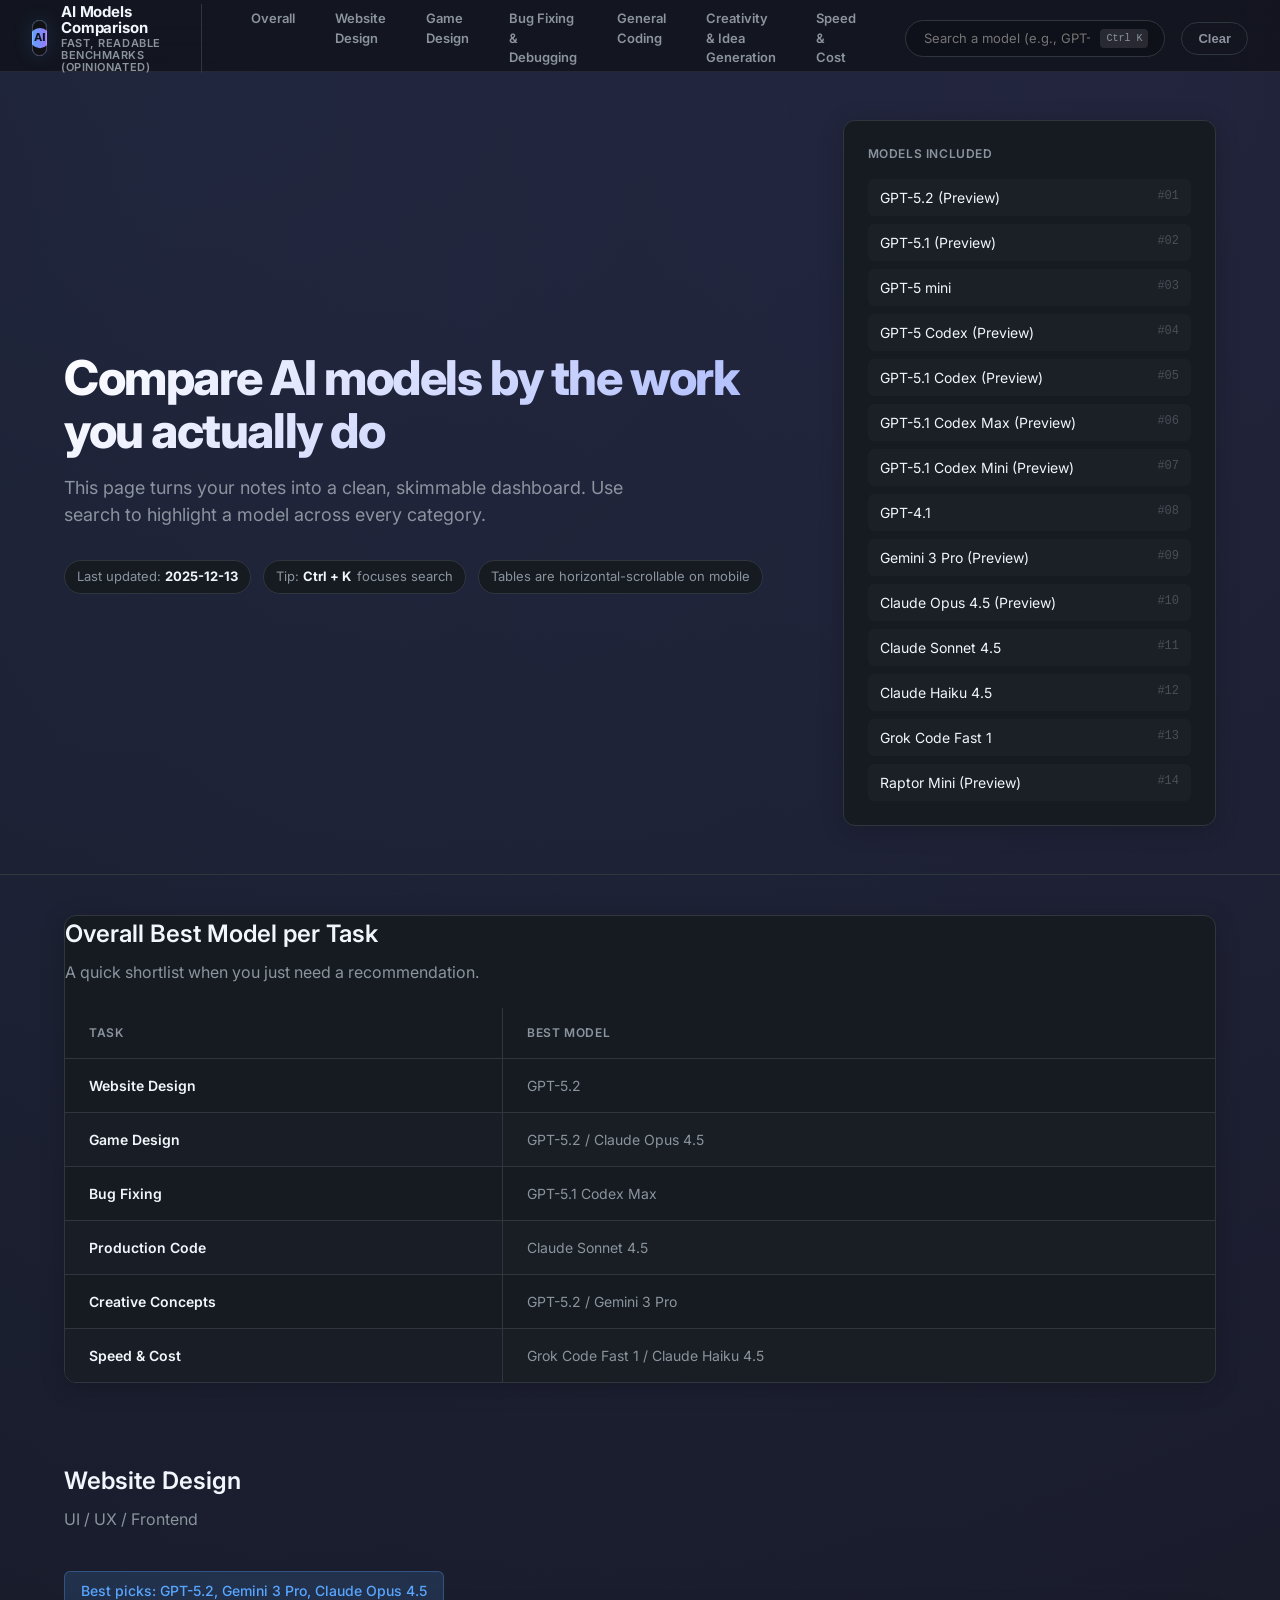
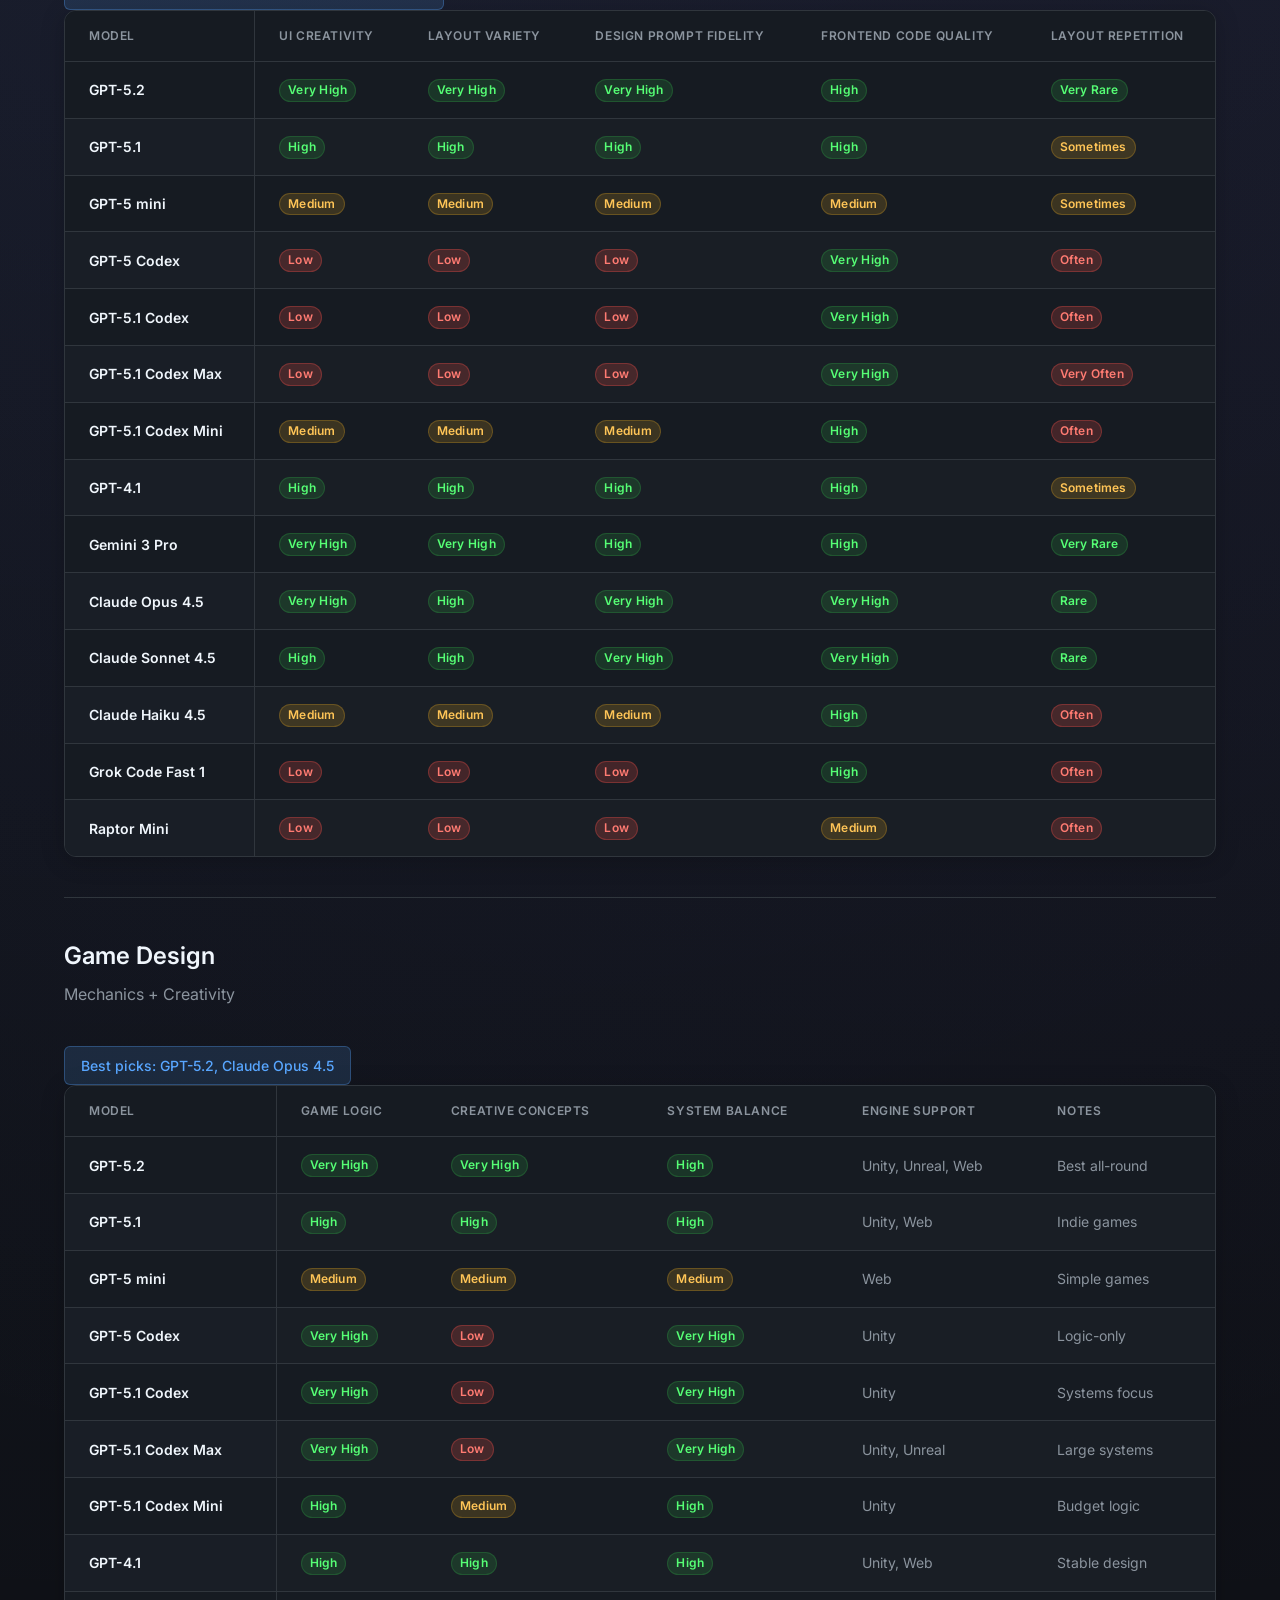
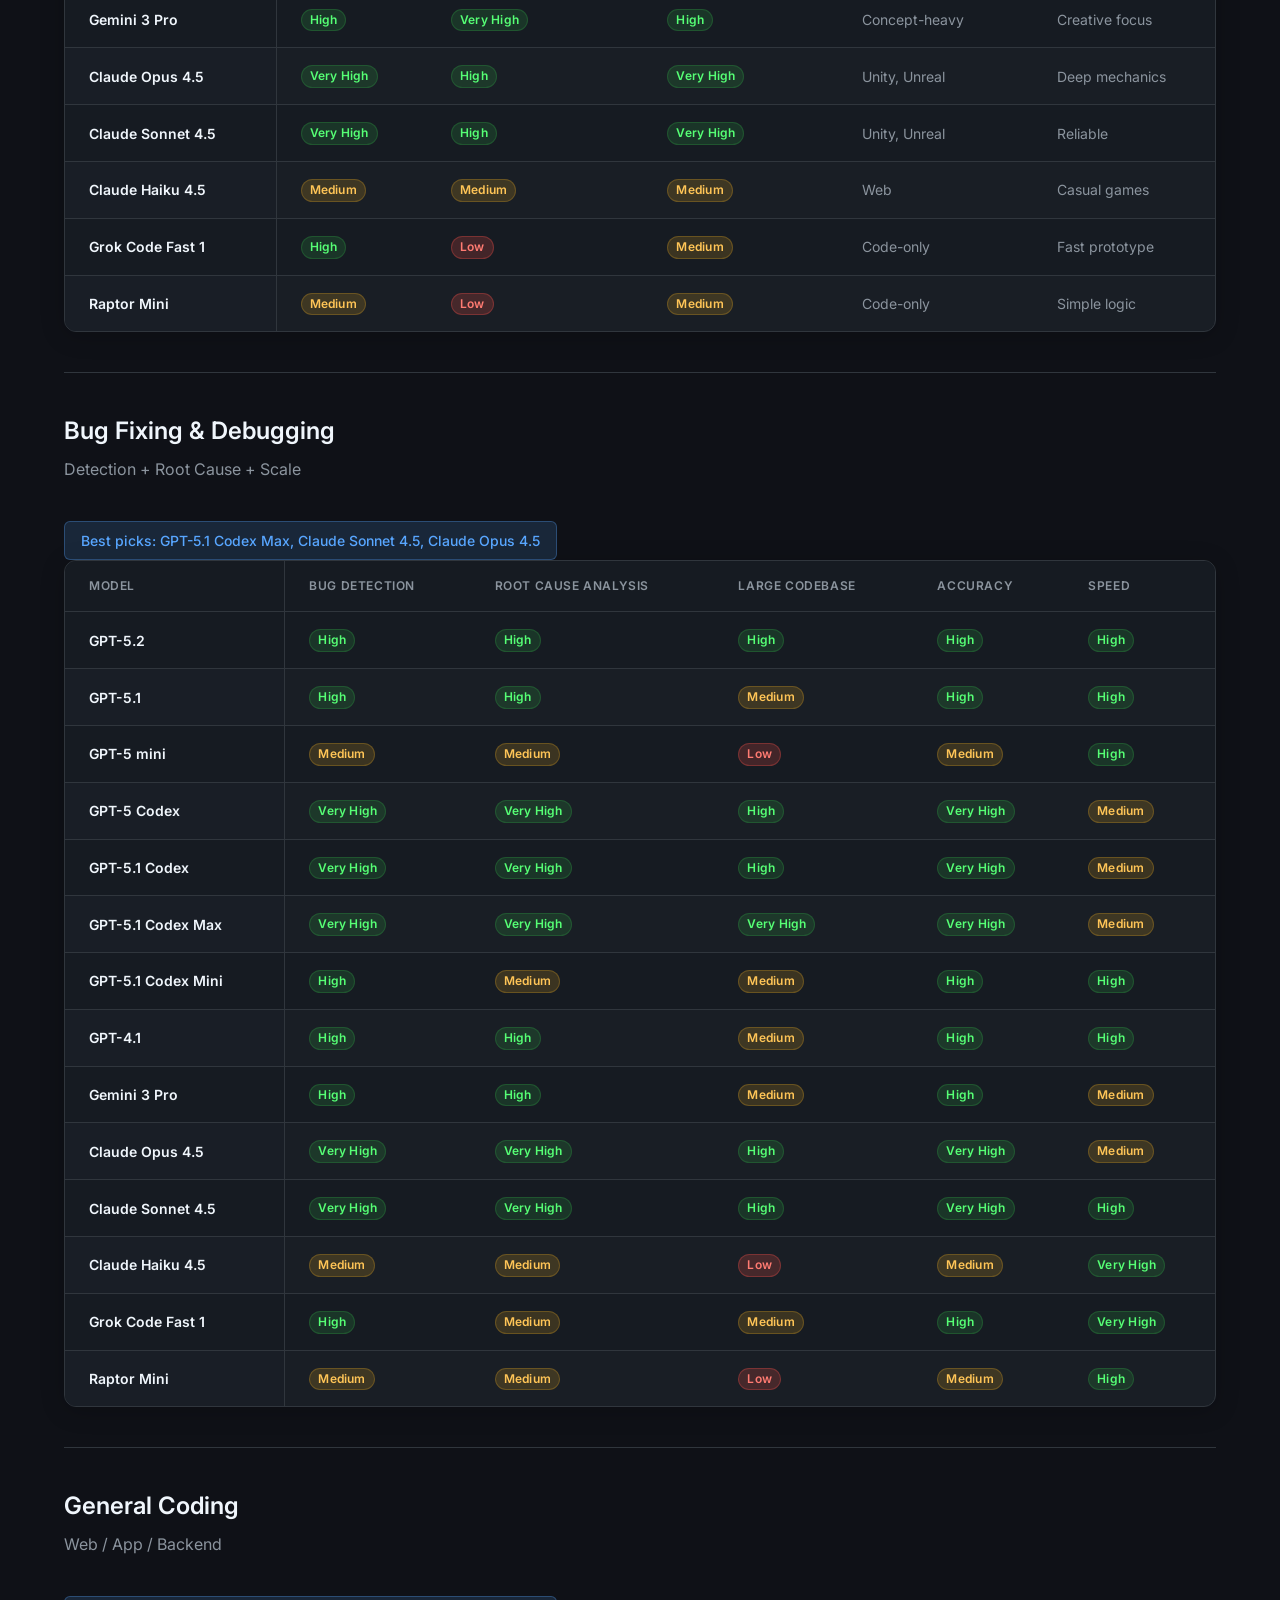
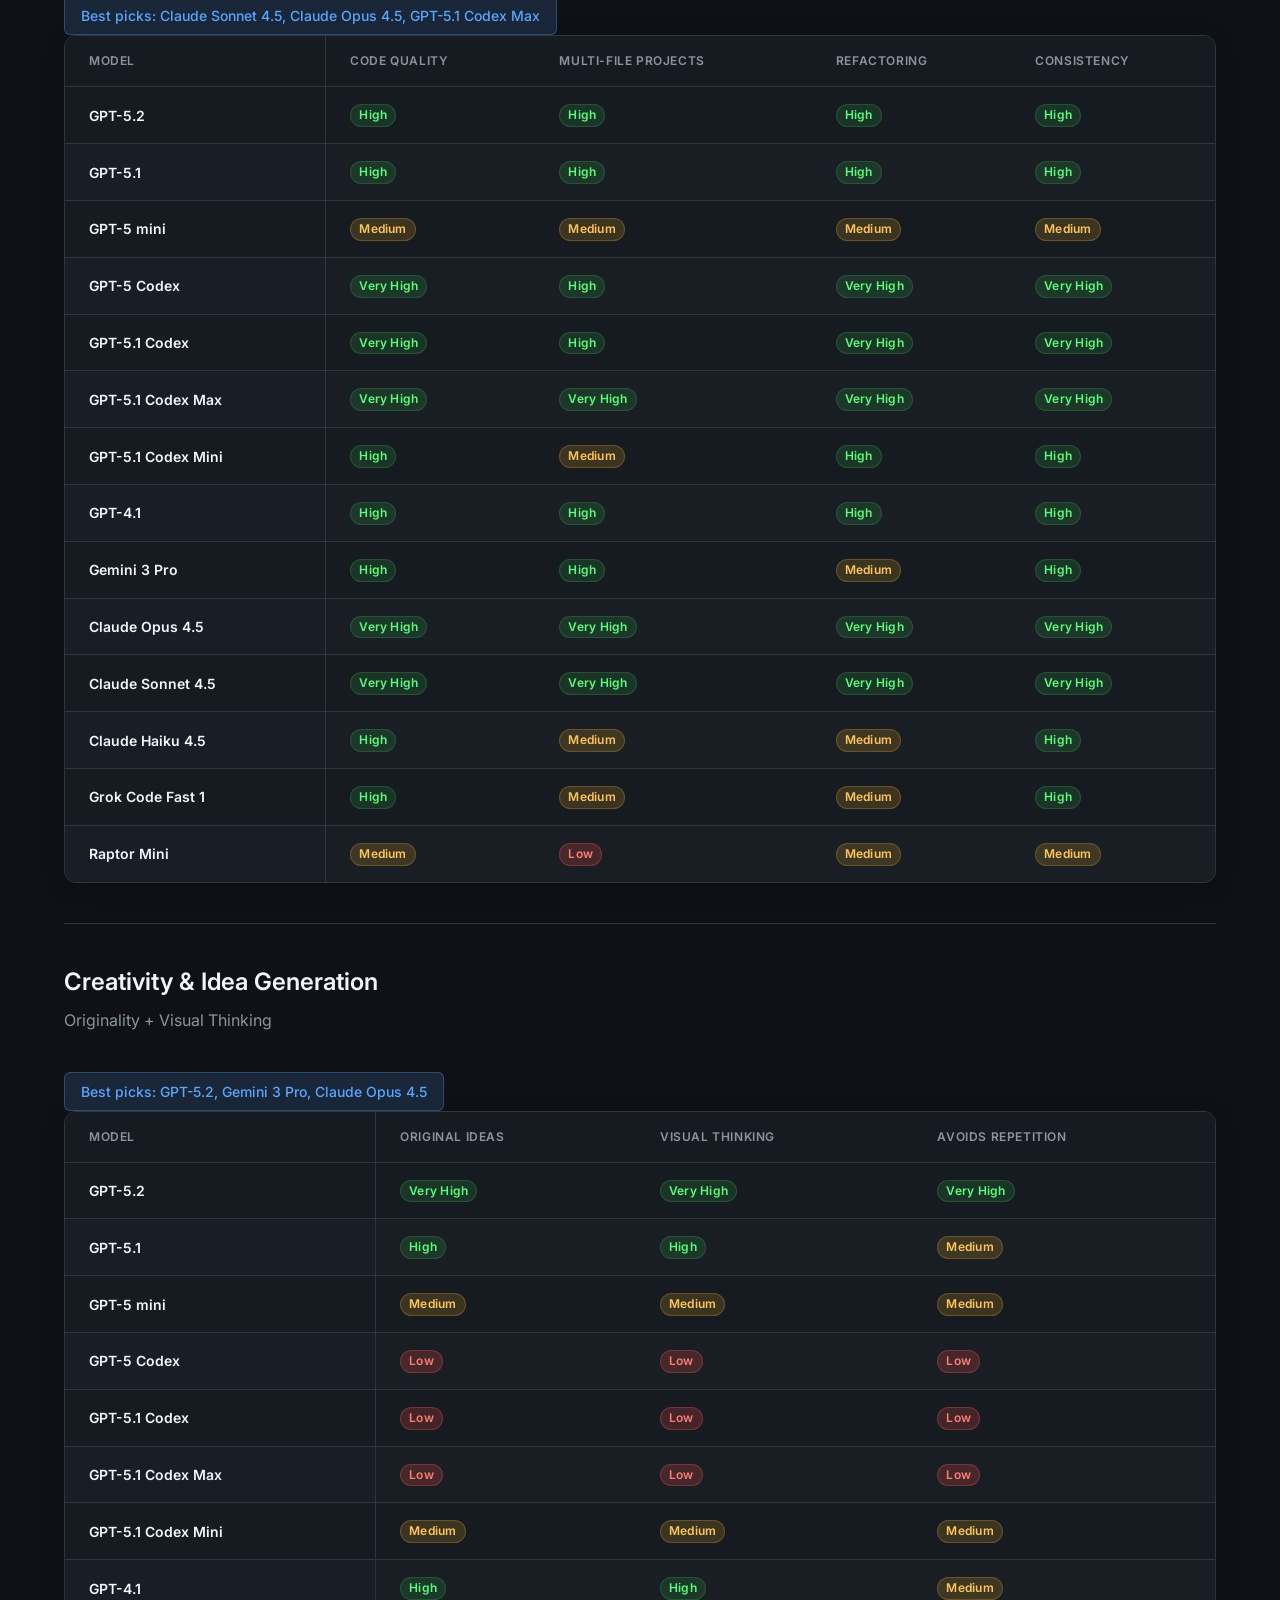
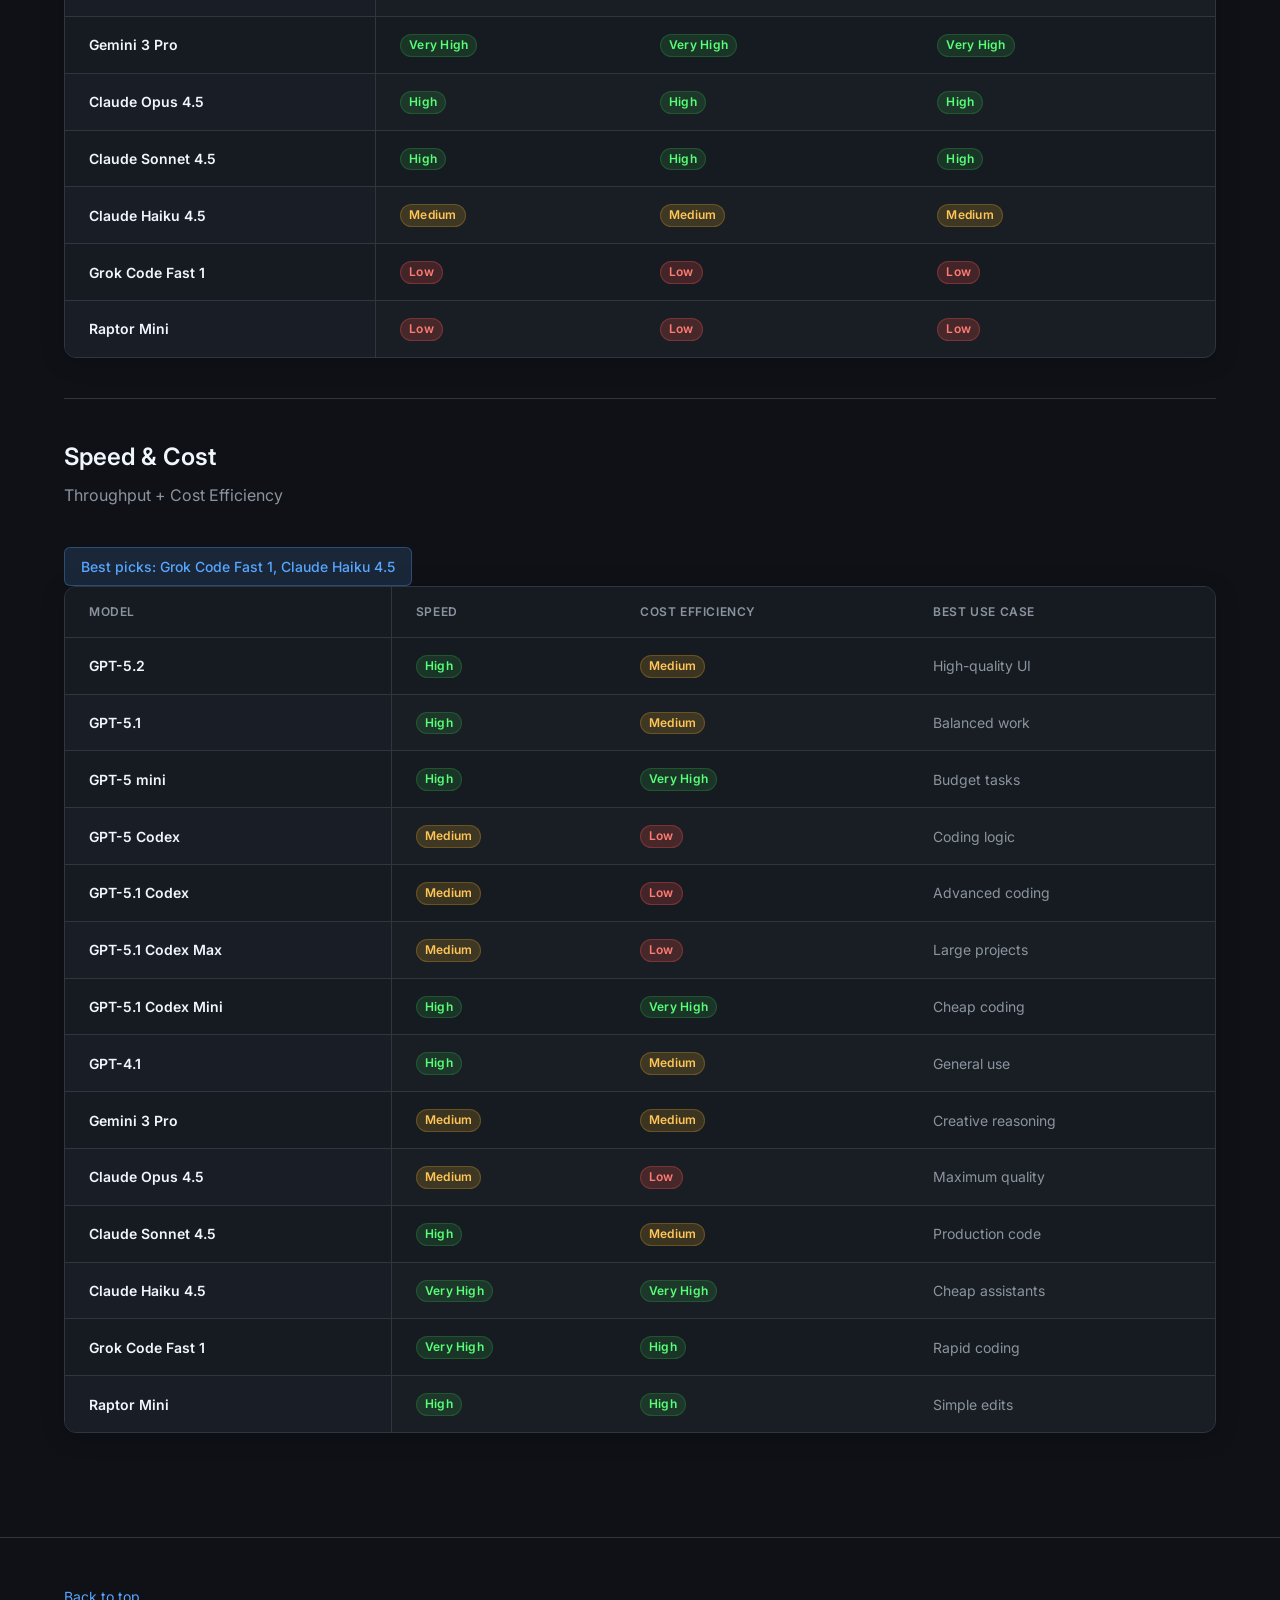
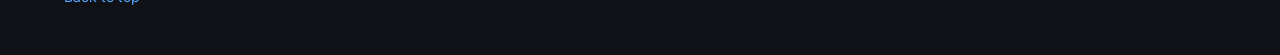
==== commit 823f1f93: "Add thin space to search tip for improved readability" ====
--- a/index.html
+++ b/index.html
@@ -64,7 +64,7 @@
                 Last updated: <strong id="updated">—</strong>
               </span>
               <span class="pill" role="listitem">
-                Tip: <strong>Ctrl + K</strong> focuses search
+                Tip: <strong>Ctrl + K</strong>&thinsp; focuses search
               </span>
               <span class="pill" role="listitem">
                 Tables are horizontal-scrollable on mobile
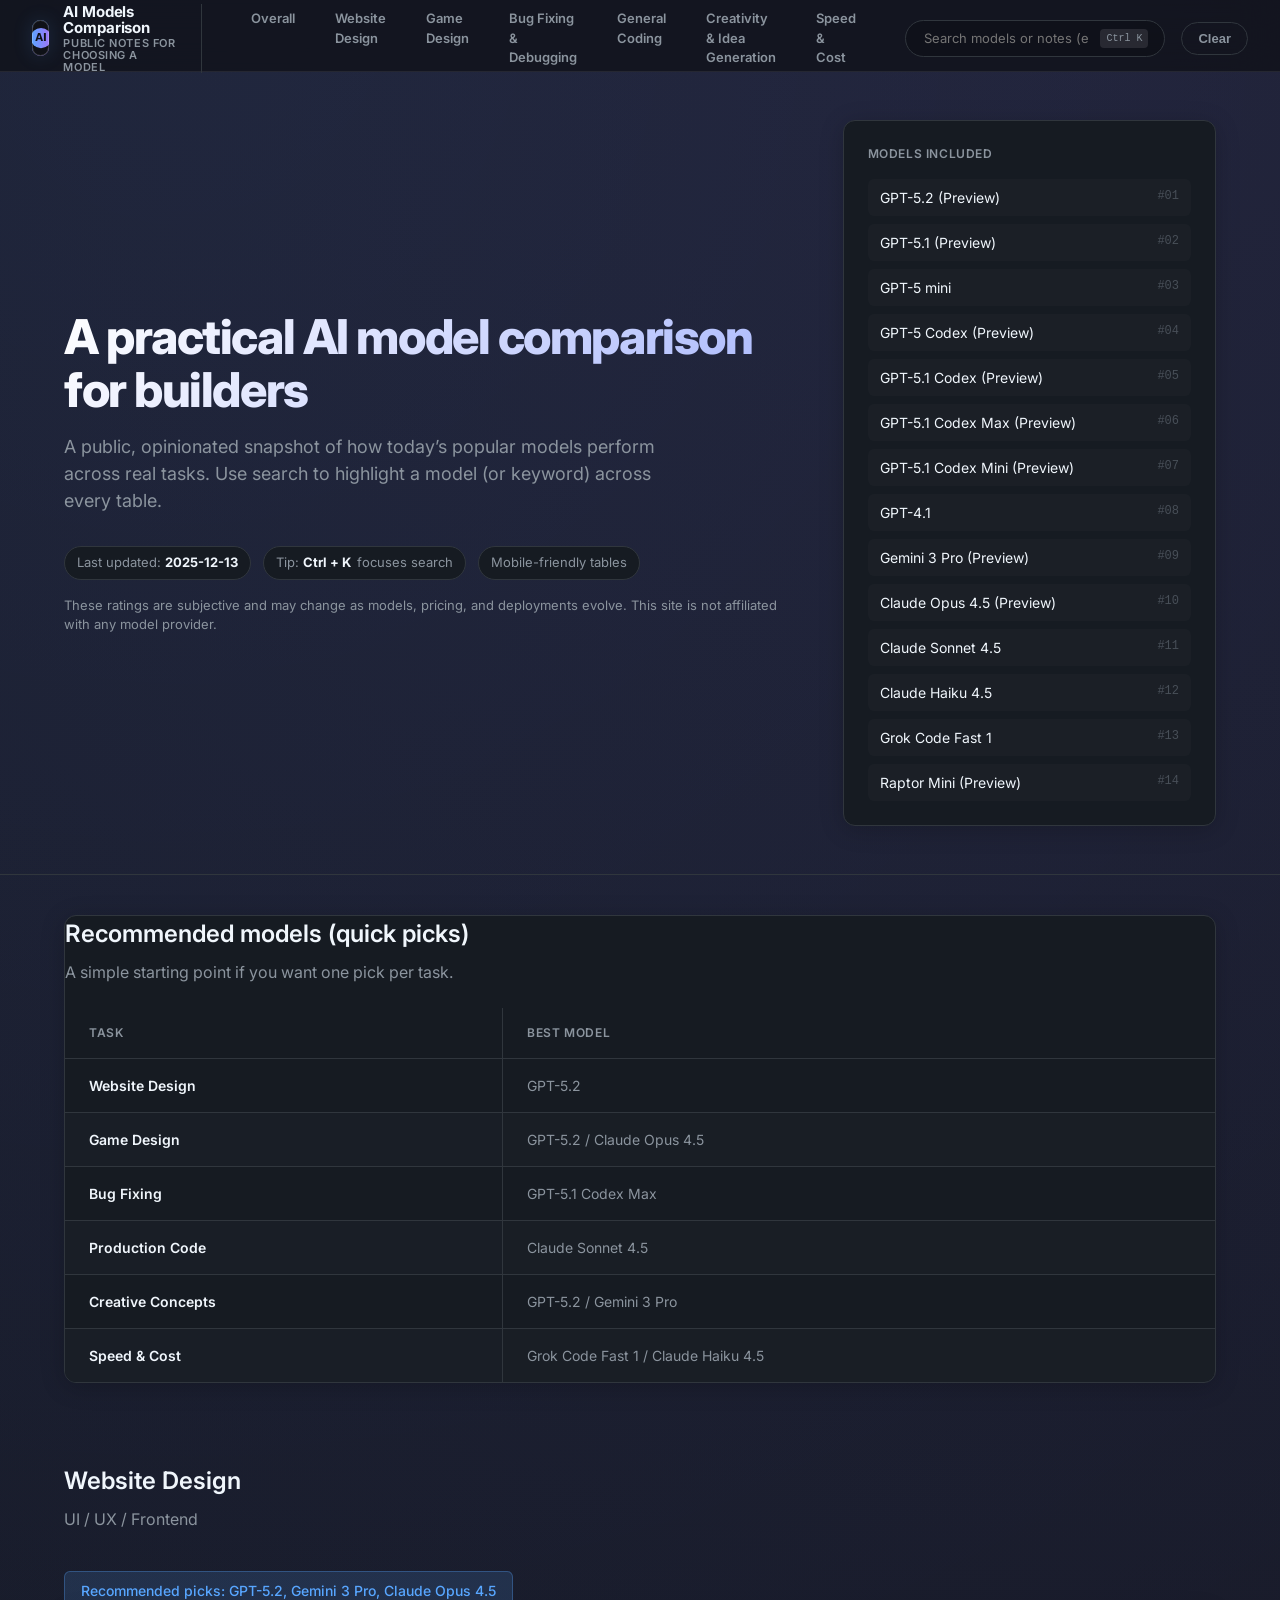
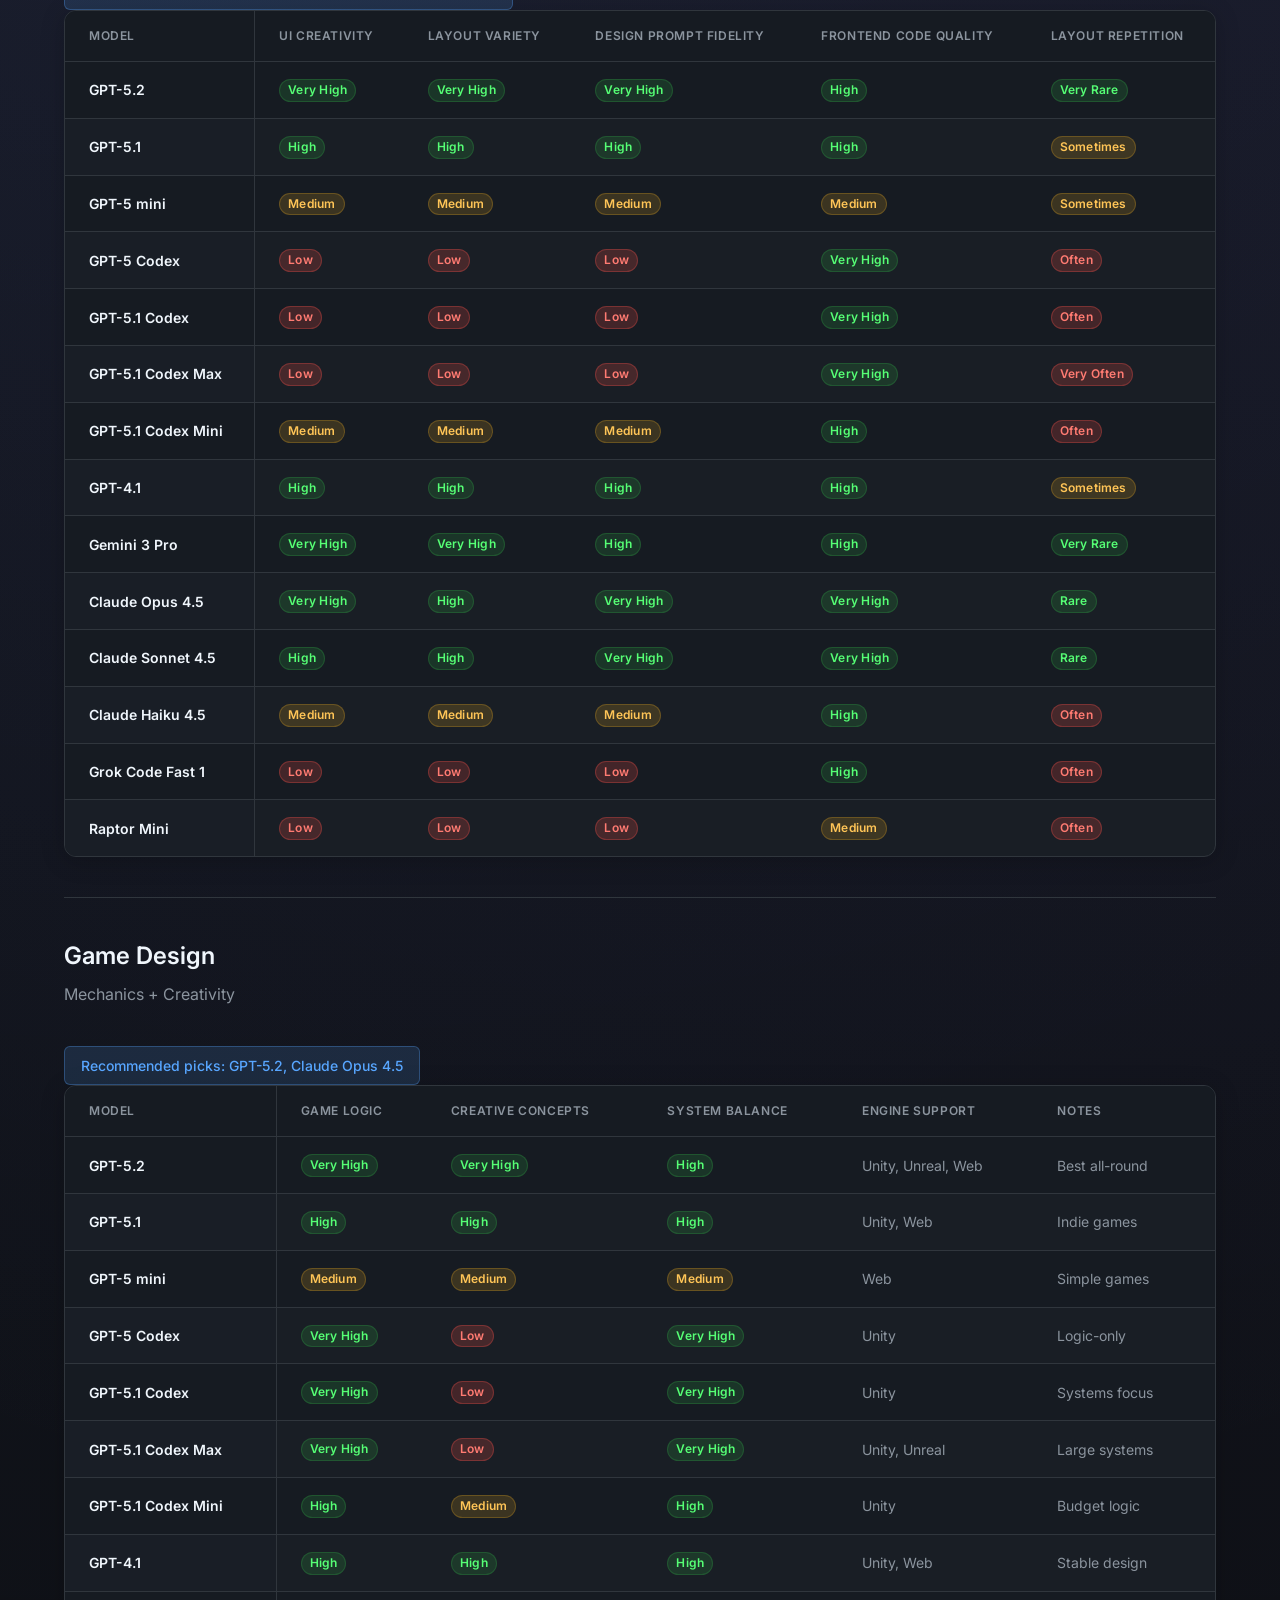
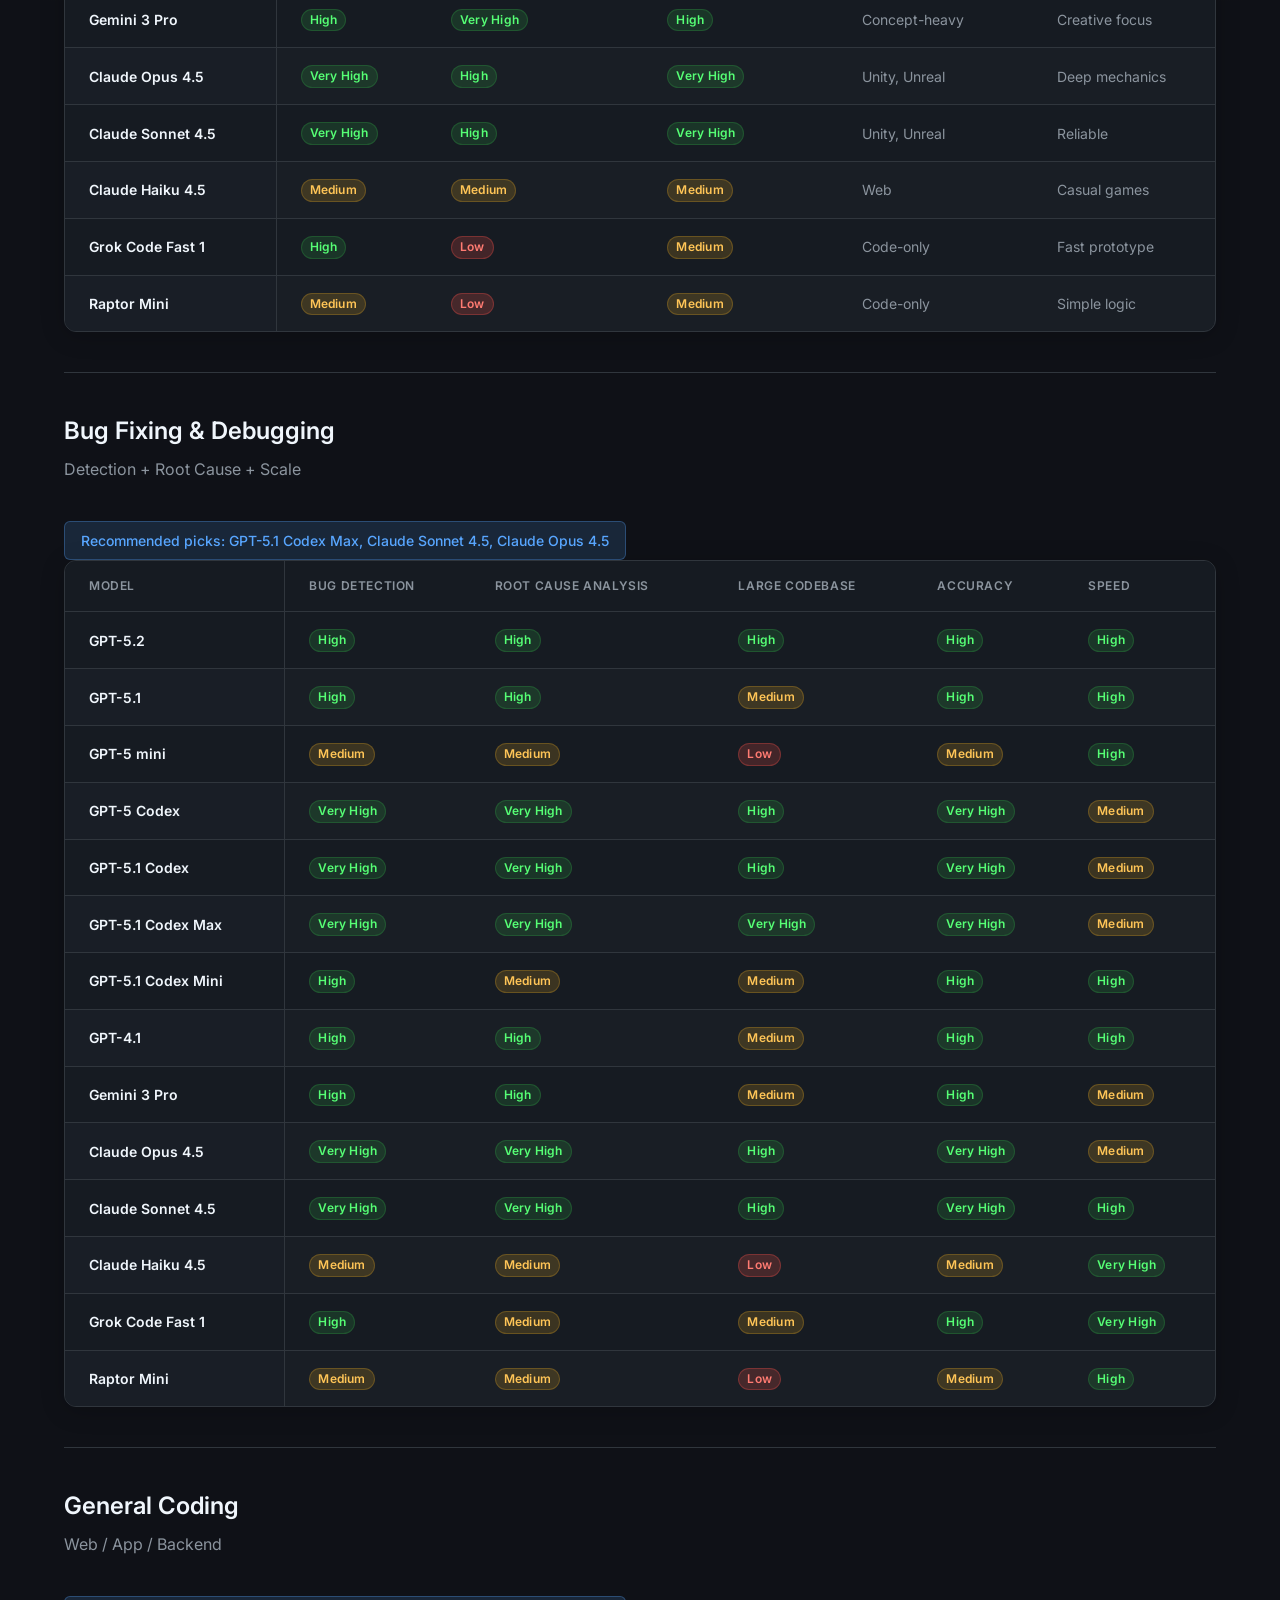
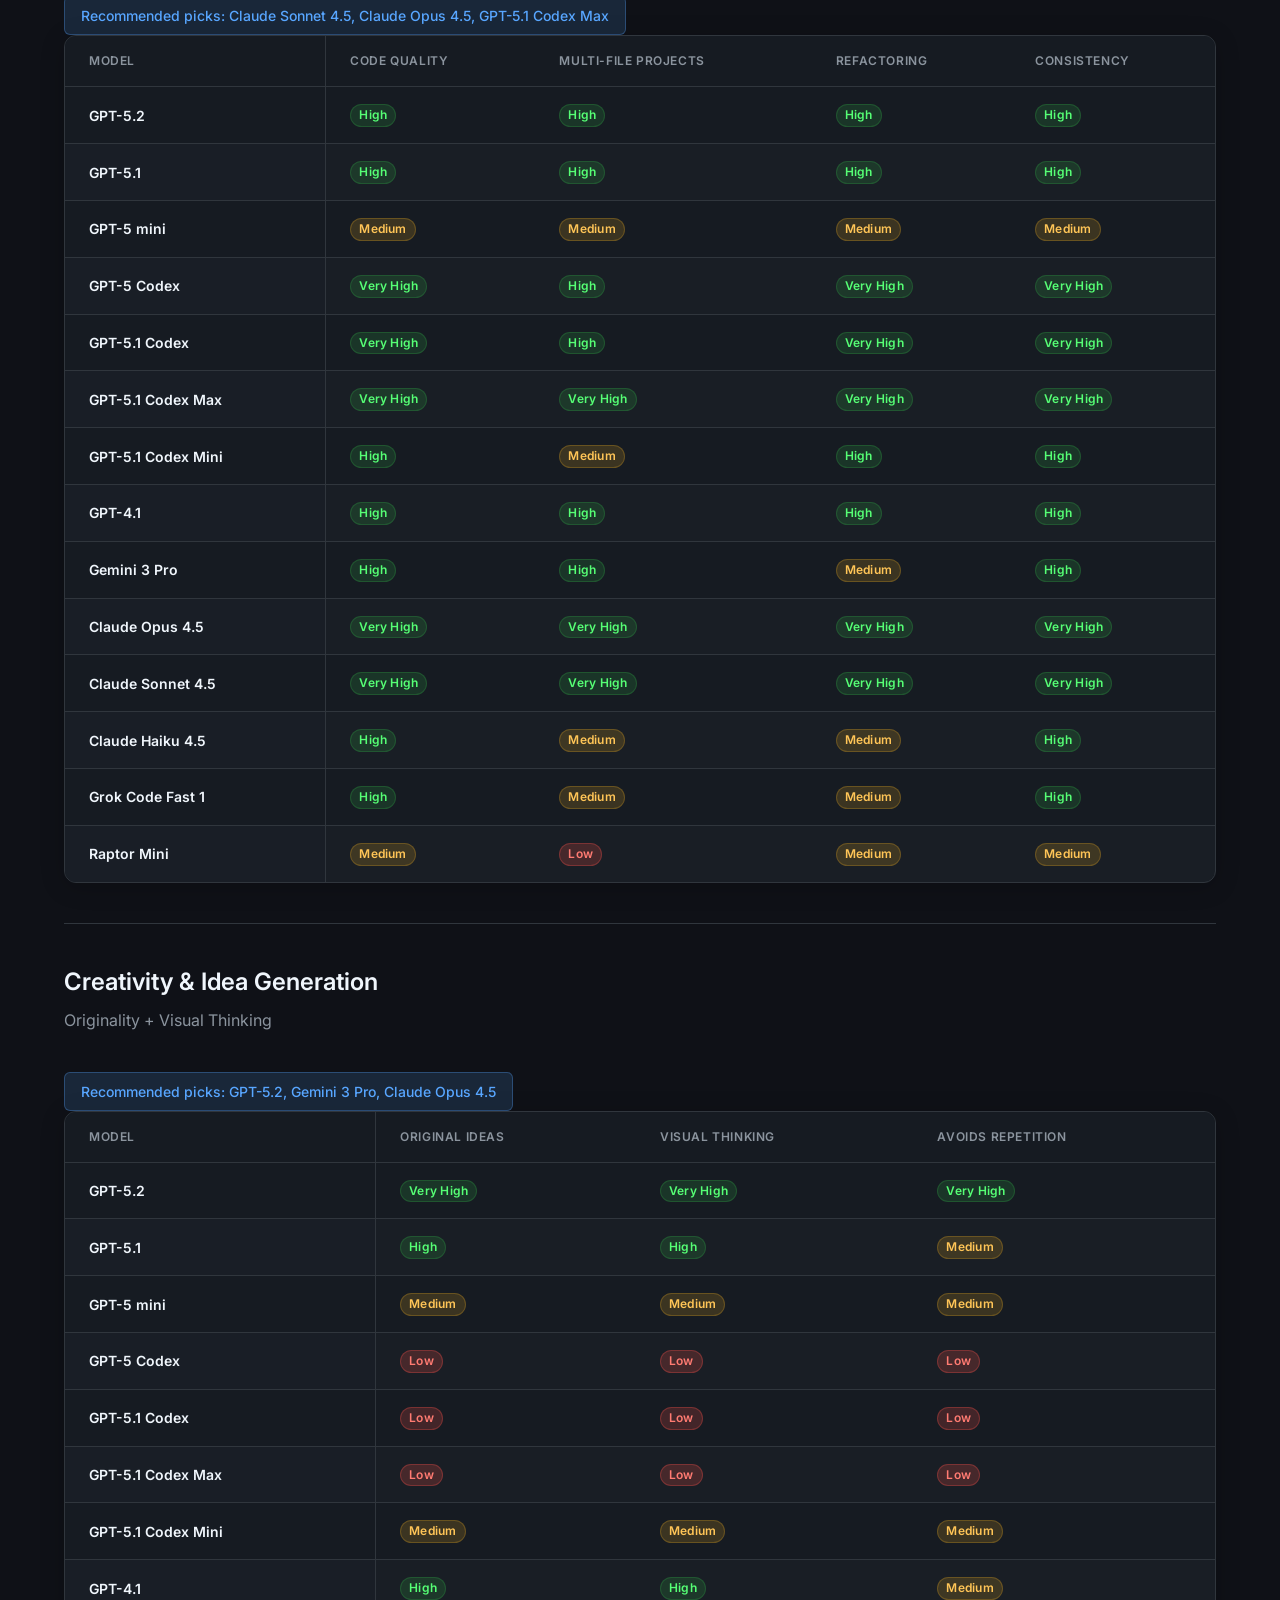
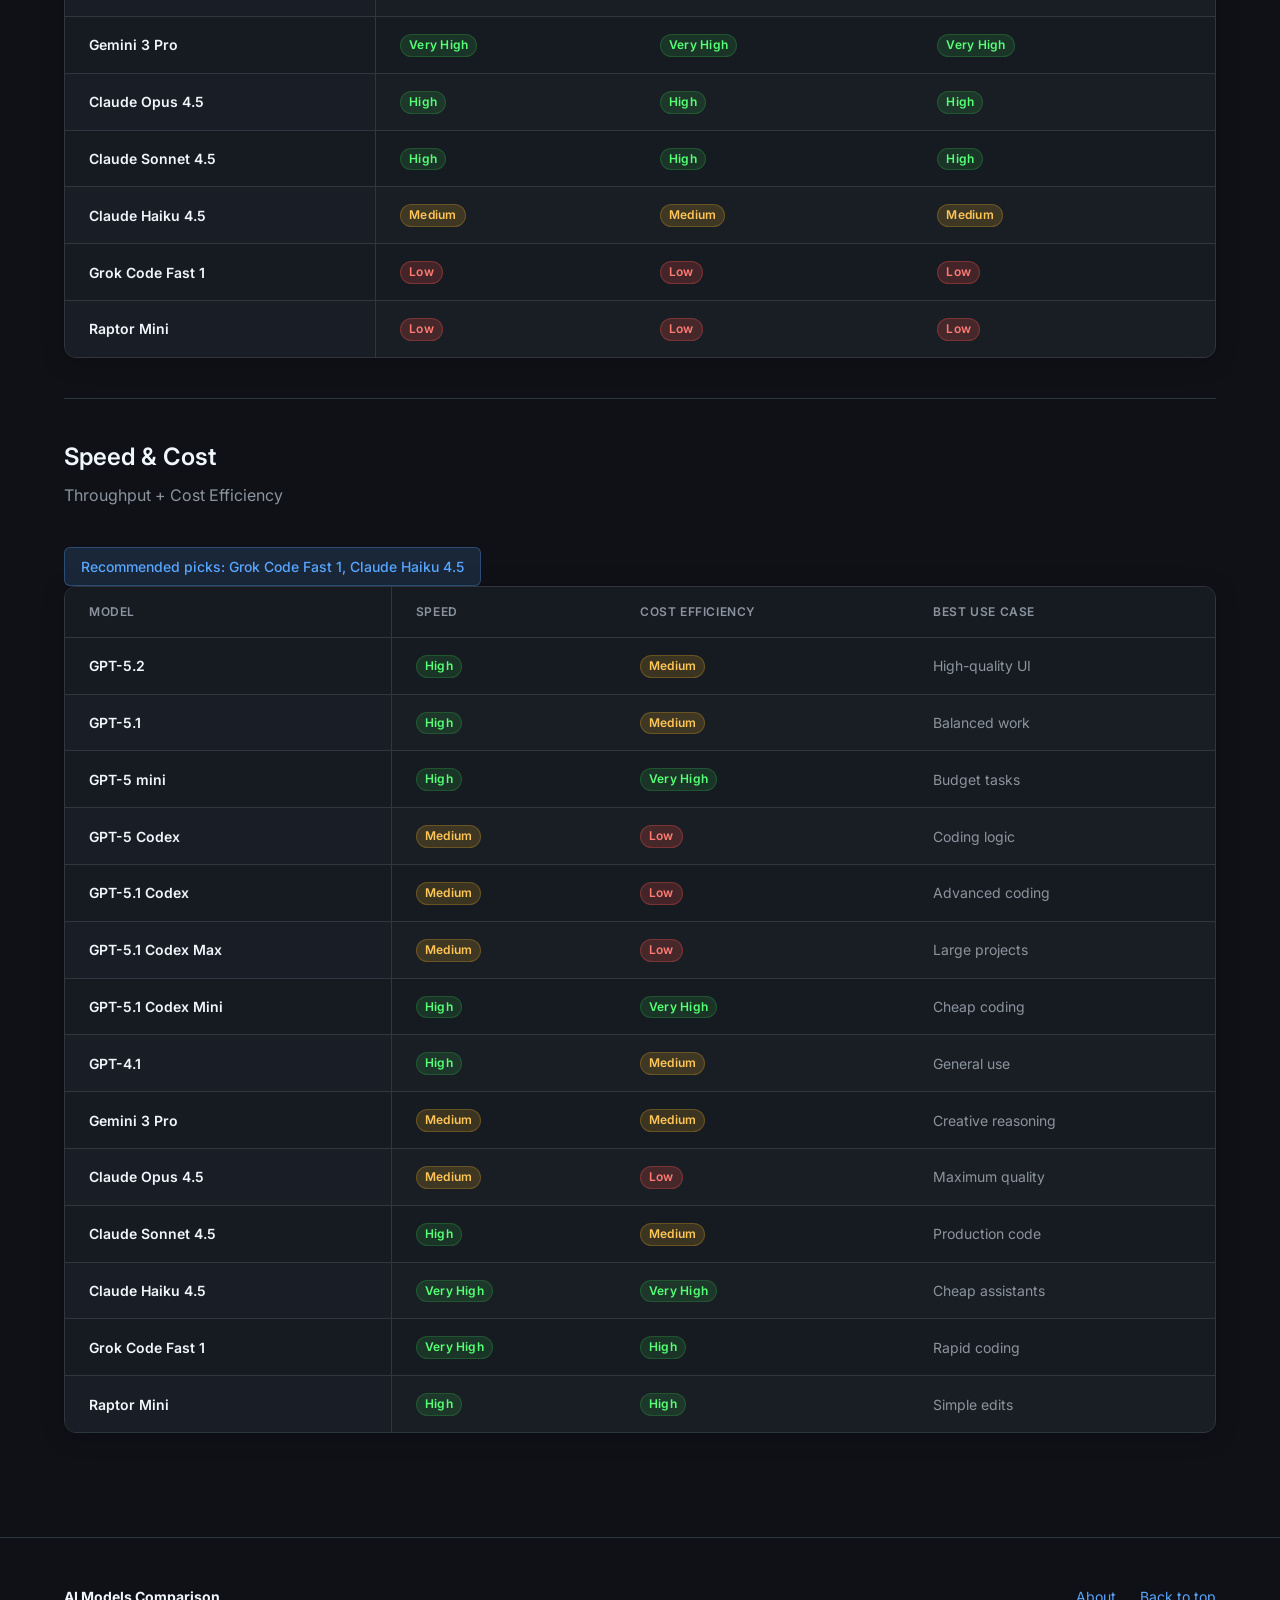
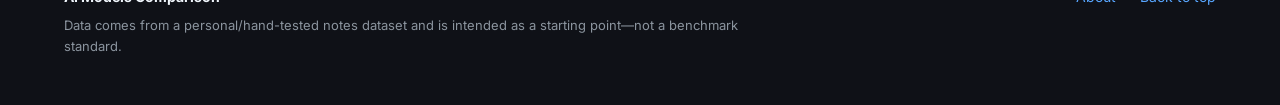
==== commit 2dbca74f: "Enhance UI with improved descriptions, meta tags, and footer styling" ====
--- a/index.html
+++ b/index.html
@@ -9,6 +9,23 @@
       name="description"
       content="A modern, readable comparison of popular AI models across UI/UX, game design, debugging, general coding, creativity, and speed/cost."
     />
+    <meta name="robots" content="index,follow" />
+
+    <meta property="og:type" content="website" />
+    <meta property="og:title" content="AI Models Comparison" />
+    <meta
+      property="og:description"
+      content="A skimmable, public comparison of popular AI models across UI/UX, game design, debugging, general coding, creativity, and speed/cost."
+    />
+    <meta property="og:image" content="./favicon.svg" />
+
+    <meta name="twitter:card" content="summary" />
+    <meta name="twitter:title" content="AI Models Comparison" />
+    <meta
+      name="twitter:description"
+      content="A skimmable, public comparison of popular AI models across UI/UX, game design, debugging, general coding, creativity, and speed/cost."
+    />
+    <meta name="twitter:image" content="./favicon.svg" />
     <link rel="preconnect" href="https://fonts.googleapis.com">
     <link rel="preconnect" href="https://fonts.gstatic.com" crossorigin>
     <link href="https://fonts.googleapis.com/css2?family=Inter:wght@400;500;600;700&display=swap" rel="stylesheet">
@@ -28,7 +45,7 @@
           </span>
           <span class="brandText">
             <strong>AI Models Comparison</strong>
-            <span>Fast, readable benchmarks (opinionated)</span>
+            <span>Public notes for choosing a model</span>
           </span>
         </a>
 
@@ -39,7 +56,7 @@
             <input
               id="search"
               type="search"
-              placeholder="Search a model (e.g., GPT-5.2, Claude Sonnet, Codex Max)…"
+              placeholder="Search models or notes (e.g., GPT-5.2, debugging, cost)…"
               autocomplete="off"
             />
             <kbd>Ctrl K</kbd>
@@ -53,10 +70,10 @@
       <section class="hero" id="top">
         <div class="container heroGrid">
           <div class="card heroMain">
-            <h1 class="title">Compare AI models by the work you actually do</h1>
+            <h1 class="title">A practical AI model comparison for builders</h1>
             <p class="subtitle">
-              This page turns your notes into a clean, skimmable dashboard. Use
-              search to highlight a model across every category.
+              A public, opinionated snapshot of how today’s popular models perform across real tasks.
+              Use search to highlight a model (or keyword) across every table.
             </p>
 
             <div class="heroMeta" role="list">
@@ -67,9 +84,14 @@
                 Tip: <strong>Ctrl + K</strong>&thinsp; focuses search
               </span>
               <span class="pill" role="listitem">
-                Tables are horizontal-scrollable on mobile
+                Mobile-friendly tables
               </span>
             </div>
+
+            <p class="disclaimer">
+              These ratings are subjective and may change as models, pricing, and deployments evolve.
+              This site is not affiliated with any model provider.
+            </p>
           </div>
 
           <aside class="card heroSide" aria-label="Models included">
@@ -87,7 +109,15 @@
 
       <footer class="footer">
         <div class="container footerInner">
-          <div class="smallLinks">
+          <div class="footerCopy">
+            <div class="footerTitle">AI Models Comparison</div>
+            <div class="fineprint">
+              Data comes from a personal/hand-tested notes dataset and is intended as a starting point—not a benchmark standard.
+            </div>
+          </div>
+
+          <div class="smallLinks" aria-label="Site links">
+            <a href="./README.md">About</a>
             <a href="#top">Back to top</a>
           </div>
         </div>
--- a/styles.css
+++ b/styles.css
@@ -315,6 +315,13 @@
   max-width: 600px;
 }
 
+.disclaimer {
+  margin: 16px 0 0;
+  color: var(--text-secondary);
+  font-size: 13px;
+  max-width: 720px;
+}
+
 .heroMeta {
   display: flex;
   gap: 12px;
@@ -556,7 +563,24 @@
 .footerInner {
   display: flex;
   justify-content: space-between;
-  align-items: center;
+  align-items: flex-start;
+  gap: 24px;
+}
+
+.footerCopy {
+  max-width: 720px;
+}
+
+.footerTitle {
+  color: var(--text-primary);
+  font-weight: 700;
+  margin-bottom: 8px;
+}
+
+.fineprint {
+  color: var(--text-secondary);
+  font-size: 13px;
+  line-height: 1.6;
 }
 
 .smallLinks {
@@ -586,4 +610,9 @@
   .title {
     font-size: 32px;
   }
+
+  .footerInner {
+    flex-direction: column;
+    align-items: stretch;
+  }
 }
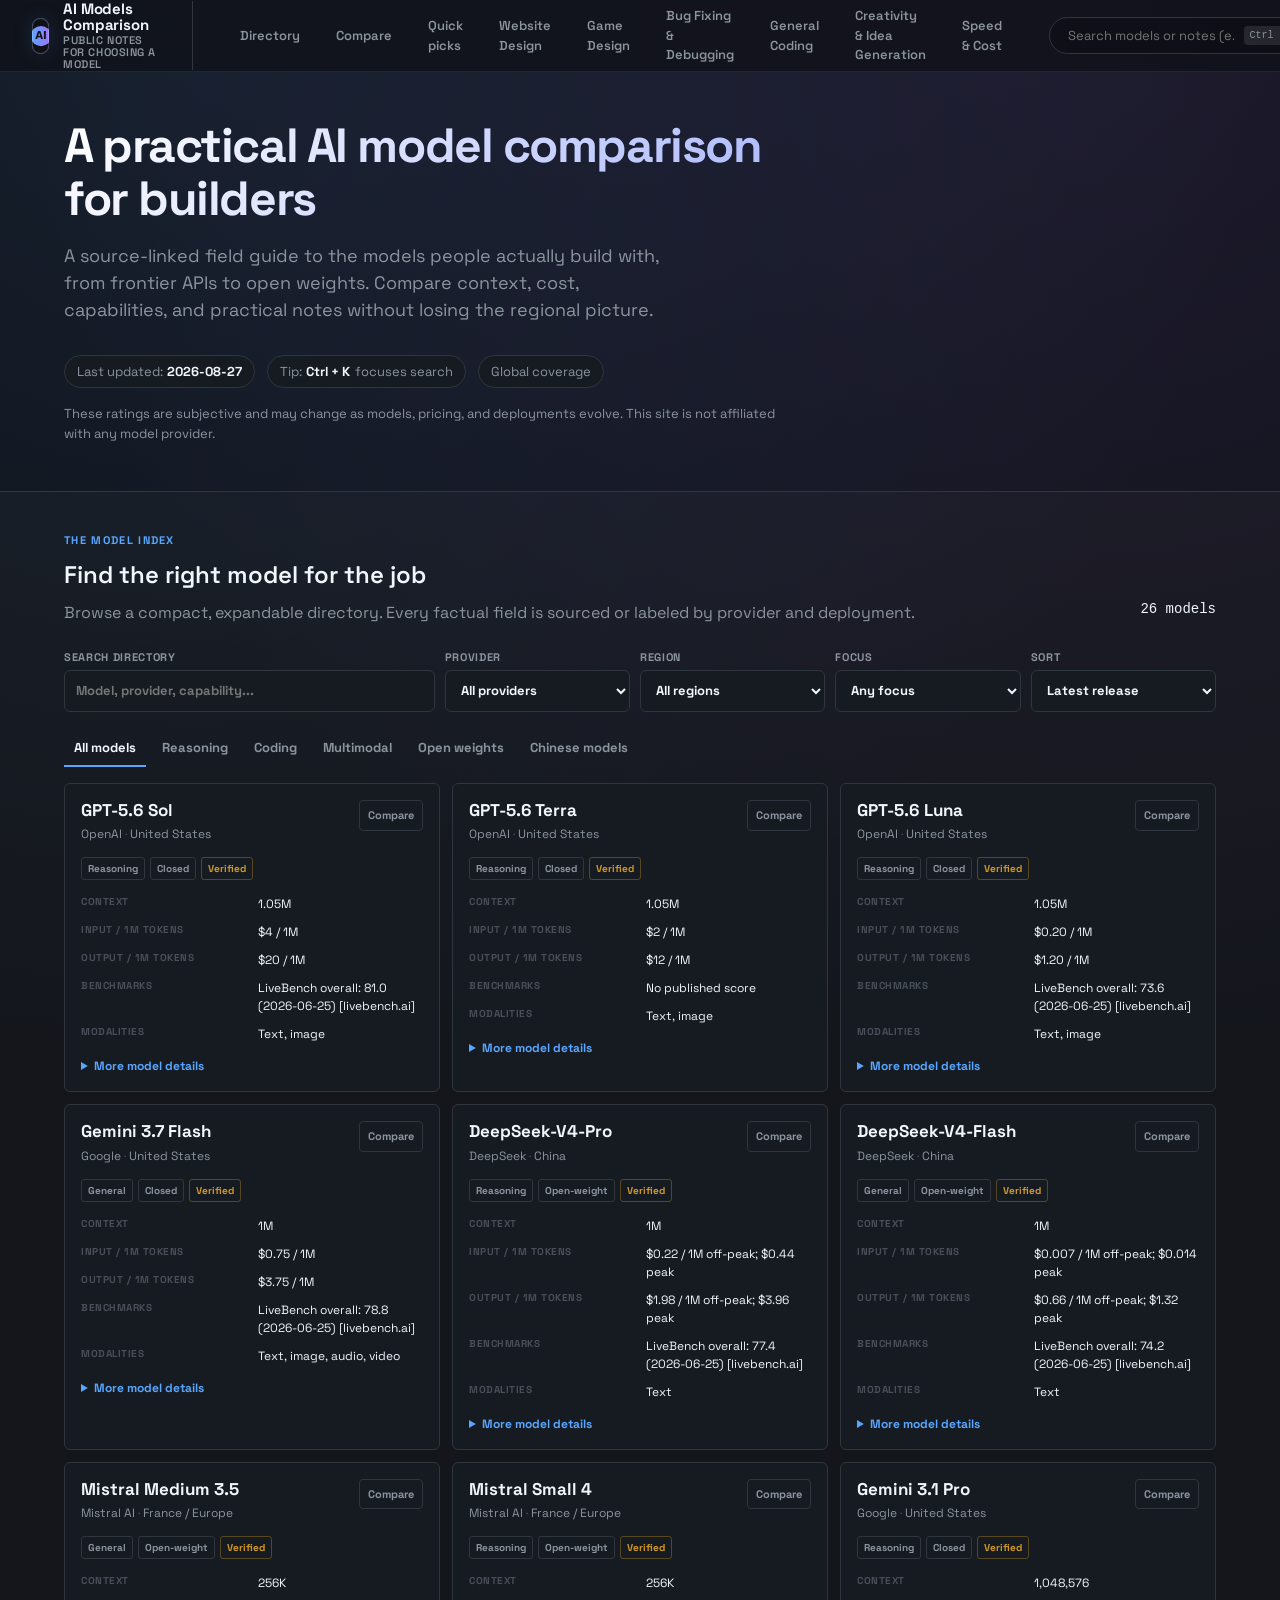
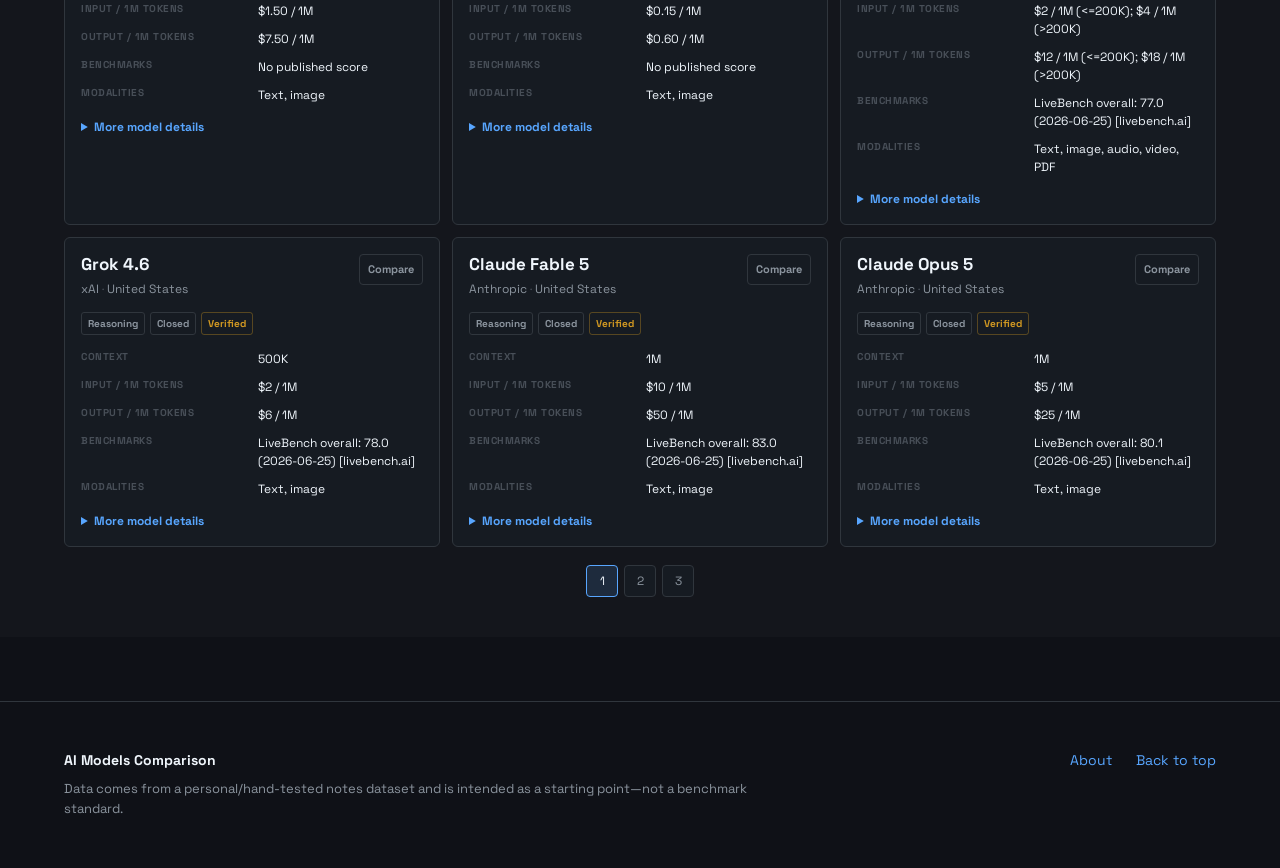
==== commit 8a534fd6: "Refactor website structure and enhance model comparison features - Updated index.html to improve met" ====
--- a/index.html
+++ b/index.html
@@ -5,10 +5,7 @@
     <meta name="viewport" content="width=device-width, initial-scale=1" />
     <meta name="color-scheme" content="dark" />
     <title>AI Models Comparison</title>
-    <meta
-      name="description"
-      content="A modern, readable comparison of popular AI models across UI/UX, game design, debugging, general coding, creativity, and speed/cost."
-    />
+    <meta name="description" content="A source-linked directory for comparing AI model capabilities, context, pricing, licensing, and practical task notes." />
     <meta name="robots" content="index,follow" />
 
     <meta property="og:type" content="website" />
@@ -28,7 +25,7 @@
     <meta name="twitter:image" content="./favicon.svg" />
     <link rel="preconnect" href="https://fonts.googleapis.com">
     <link rel="preconnect" href="https://fonts.gstatic.com" crossorigin>
-    <link href="https://fonts.googleapis.com/css2?family=Inter:wght@400;500;600;700&display=swap" rel="stylesheet">
+    <link href="https://fonts.googleapis.com/css2?family=Space+Grotesk:wght@400;500;600;700&family=Inter:wght@400;500;600;700&display=swap" rel="stylesheet">
     <link rel="stylesheet" href="./styles.css" />
     <link rel="icon" href="./favicon.svg" type="image/svg+xml" />
     <link rel="apple-touch-icon" href="./favicon.svg" />
@@ -72,8 +69,8 @@
           <div class="card heroMain">
             <h1 class="title">A practical AI model comparison for builders</h1>
             <p class="subtitle">
-              A public, opinionated snapshot of how today’s popular models perform across real tasks.
-              Use search to highlight a model (or keyword) across every table.
+              A source-linked field guide to the models people actually build with, from frontier APIs to open weights.
+              Compare context, cost, capabilities, and practical notes without losing the regional picture.
             </p>
 
             <div class="heroMeta" role="list">
@@ -84,7 +81,7 @@
                 Tip: <strong>Ctrl + K</strong>&thinsp; focuses search
               </span>
               <span class="pill" role="listitem">
-                Mobile-friendly tables
+                Global coverage
               </span>
             </div>
 
@@ -93,19 +90,39 @@
               This site is not affiliated with any model provider.
             </p>
           </div>
-
-          <aside class="card heroSide" aria-label="Models included">
-            <div class="h3">Models Included</div>
-            <ul class="modelList" id="modelsList"></ul>
-          </aside>
         </div>
       </section>
 
-      <section class="section">
-        <div class="container" id="overall"></div>
+      <section class="directorySection section" id="directory">
+        <div class="container">
+          <div class="sectionHeader directoryHeader">
+            <div>
+              <p class="eyebrow">THE MODEL INDEX</p>
+              <h2>Find the right model for the job</h2>
+              <p>Browse a compact, expandable directory. Every factual field is sourced or labeled by provider and deployment.</p>
+            </div>
+            <div class="directoryCount" id="directoryCount" aria-live="polite">—</div>
+          </div>
+          <div class="directoryTools" aria-label="Directory filters">
+            <label class="toolSearch"><span>Search directory</span><input id="directorySearch" type="search" placeholder="Model, provider, capability..." autocomplete="off" /></label>
+            <label><span>Provider</span><select id="providerFilter"><option value="">All providers</option></select></label>
+            <label><span>Region</span><select id="regionFilter"><option value="">All regions</option></select></label>
+            <label><span>Focus</span><select id="focusFilter"><option value="">Any focus</option><option value="reasoning">Reasoning</option><option value="coding">Coding</option><option value="multimodal">Multimodal</option><option value="open">Open weights</option></select></label>
+            <label><span>Sort</span><select id="sortFilter"><option value="release">Latest release</option><option value="name">Name</option><option value="context">Context length</option><option value="price">Input price</option></select></label>
+          </div>
+          <div class="directoryTabs" id="directoryTabs" role="tablist" aria-label="Model categories">
+            <button class="tab is-active" data-tab="all" role="tab" aria-selected="true">All models</button>
+            <button class="tab" data-tab="reasoning" role="tab" aria-selected="false">Reasoning</button>
+            <button class="tab" data-tab="coding" role="tab" aria-selected="false">Coding</button>
+            <button class="tab" data-tab="multimodal" role="tab" aria-selected="false">Multimodal</button>
+            <button class="tab" data-tab="open" role="tab" aria-selected="false">Open weights</button>
+            <button class="tab" data-tab="china" role="tab" aria-selected="false">Chinese models</button>
+          </div>
+          <div class="selectionBar" id="selectionBar" hidden><span><strong id="selectionCount">0</strong> selected</span><a class="btn btnPrimary" id="compareSelected" href="./compare.html">Compare selected</a><button class="btn" id="clearSelection" type="button">Clear</button></div>
+          <div class="modelGrid" id="modelGrid"></div>
+          <div class="pagination" id="pagination" aria-label="Directory pagination"></div>
+        </div>
       </section>
-
-      <div class="container" id="sections"></div>
 
       <footer class="footer">
         <div class="container footerInner">
--- a/styles.css
+++ b/styles.css
@@ -31,7 +31,7 @@
   --header-height: 64px;
   
   /* Typography */
-  --font-sans: 'Inter', -apple-system, BlinkMacSystemFont, "Segoe UI", Helvetica, Arial, sans-serif;
+  --font-sans: 'Space Grotesk', 'Inter', -apple-system, BlinkMacSystemFont, "Segoe UI", Helvetica, Arial, sans-serif;
   --font-mono: ui-monospace, SFMono-Regular, SF Mono, Menlo, Consolas, Liberation Mono, monospace;
 }
 
@@ -173,22 +173,32 @@
   display: flex;
   gap: 6px;
   justify-self: start;
+  align-items: center;
 }
 
 .nav a {
-  color: var(--text-secondary);
-  padding: 8px 16px;
+  display: inline-flex;
+  align-items: center;
+  height: 40px;
+  box-sizing: border-box;
+  color: var(--text-secondary);
+  padding: 6px 14px;
   border-radius: 100px;
   font-size: 13px;
   font-weight: 600;
   text-decoration: none !important;
-  transition: all 0.2s ease;
+  transition: background-color 0.18s ease, color 0.18s ease, border-color 0.18s ease;
   border: 1px solid transparent;
 }
 
 .nav a:hover {
   color: var(--text-primary);
   background: rgba(255, 255, 255, 0.06);
+}
+
+/* Ensure header clips any accidental overflow from tall hover states */
+.topbar {
+  overflow: hidden;
 }
 
 /* Controls */
@@ -430,6 +440,131 @@
   font-weight: 500;
 }
 
+/* Model directory */
+.directorySection { background: rgba(255, 255, 255, 0.018); }
+.directoryHeader { display: flex; justify-content: space-between; align-items: end; gap: 24px; }
+.eyebrow { color: var(--accent) !important; font-size: 11px !important; font-weight: 700; letter-spacing: .12em; text-transform: uppercase; margin-bottom: 8px !important; }
+.directoryCount { color: var(--text-primary); font-family: var(--font-mono); font-size: 14px; padding-bottom: 5px; }
+.directoryTools { display: grid; grid-template-columns: minmax(240px, 2fr) repeat(4, minmax(130px, 1fr)); gap: 10px; margin-bottom: 14px; }
+.directoryTools label { display: grid; gap: 5px; color: var(--text-secondary); font-size: 11px; font-weight: 700; text-transform: uppercase; letter-spacing: .06em; }
+.directoryTools input, .directoryTools select { width: 100%; min-width: 0; background: var(--bg-card); color: var(--text-primary); border: 1px solid var(--border); border-radius: var(--radius); padding: 10px 11px; font: inherit; font-size: 13px; text-transform: none; letter-spacing: 0; outline: none; }
+.directoryTools input:focus, .directoryTools select:focus { border-color: var(--accent); box-shadow: 0 0 0 3px var(--accent-glow); }
+.directoryTabs { display: flex; gap: 6px; overflow-x: auto; padding: 4px 0 16px; }
+.tab { border: 0; border-bottom: 2px solid transparent; background: transparent; color: var(--text-secondary); padding: 8px 10px; cursor: pointer; font: inherit; font-size: 13px; font-weight: 700; white-space: nowrap; }
+.tab:hover, .tab.is-active { color: var(--text-primary); border-color: var(--accent); }
+.selectionBar { position: sticky; bottom: 16px; z-index: 10; display: flex; align-items: center; justify-content: space-between; gap: 12px; margin: 0 0 16px; padding: 10px 12px; background: rgba(22, 27, 34, .94); border: 1px solid var(--accent); border-radius: var(--radius); box-shadow: 0 10px 32px rgba(0,0,0,.3); }
+.selectionBar[hidden] { display: none; }
+.taskSelection { position: static; margin: 0; border: 0; border-bottom: 1px solid var(--border); border-radius: 0; box-shadow: none; }
+.rankCell { color: var(--accent) !important; font-family: var(--font-mono); font-weight: 700; }
+.btnPrimary { background: var(--accent); color: #07111f; border-color: var(--accent); }
+.btnPrimary:hover { background: #8ac2ff; color: #07111f; }
+.modelGrid { display: grid; grid-template-columns: repeat(3, minmax(0, 1fr)); gap: 12px; }
+.modelCard { min-width: 0; background: var(--bg-card); border: 1px solid var(--border); border-radius: var(--radius); padding: 16px; transition: border-color .2s, transform .2s, background .2s; }
+.modelCard:hover, .modelCard.is-selected { border-color: var(--accent); background: var(--bg-card-hover); transform: translateY(-2px); }
+.modelCardTop { display: flex; align-items: flex-start; justify-content: space-between; gap: 10px; }
+.modelCard h3 { margin: 0; color: var(--text-primary); font-size: 17px; line-height: 1.2; }
+.modelCard p { margin: 5px 0 0; color: var(--text-secondary); font-size: 12px; }
+.modelCard p span { color: var(--text-tertiary); }
+.selectModel { flex: 0 0 auto; border: 1px solid var(--border); border-radius: 4px; background: transparent; color: var(--text-secondary); padding: 6px 8px; font: inherit; font-size: 11px; font-weight: 700; cursor: pointer; }
+.modelCard.is-selected .selectModel { background: var(--accent); border-color: var(--accent); color: #07111f; }
+.modelTags { display: flex; flex-wrap: wrap; gap: 5px; margin: 14px 0; }
+.modelTags span { padding: 3px 6px; border: 1px solid var(--border); border-radius: 3px; color: var(--text-secondary); font-size: 10px; font-weight: 700; }
+.modelTags span:last-child { color: var(--warning-text); border-color: rgba(210,153,34,.35); }
+.modelCard dl { display: grid; grid-template-columns: 1fr 1fr; gap: 9px 12px; margin: 0; }
+.modelCard dt { color: var(--text-tertiary); font-size: 10px; font-weight: 700; text-transform: uppercase; letter-spacing: .05em; }
+.modelCard dd { color: var(--text-primary); font-size: 12px; margin: 1px 0 0; overflow-wrap: anywhere; }
+.modelMore { border-top: 1px solid var(--border); margin-top: 14px; padding-top: 12px; color: var(--text-secondary); font-size: 12px; }
+.modelMore a { display: inline-block; margin-top: 8px; }
+.modelCard summary { margin-top: 14px; color: var(--accent); cursor: pointer; font-size: 12px; font-weight: 700; }
+.pagination { display: flex; justify-content: center; gap: 6px; margin-top: 18px; }
+.pagination button { min-width: 32px; height: 32px; border: 1px solid var(--border); border-radius: 4px; background: var(--bg-card); color: var(--text-secondary); cursor: pointer; font: inherit; font-size: 12px; }
+.pagination button:hover, .pagination button.is-active { border-color: var(--accent); color: var(--text-primary); background: var(--accent-glow); }
+
+/* Compare */
+.compareCard {
+  background: var(--bg-card);
+  border: 1px solid var(--border);
+  border-radius: var(--radius-lg);
+  padding: 24px;
+  box-shadow: 0 4px 24px rgba(0, 0, 0, 0.2);
+}
+
+.compareControls {
+  display: grid;
+  grid-template-columns: repeat(auto-fit, minmax(220px, 1fr));
+  gap: 12px;
+  align-items: center;
+  margin-top: 12px;
+}
+
+.compareSelect {
+  width: 100%;
+  -webkit-appearance: none;
+  appearance: none;
+  background: var(--bg-card);
+  border: 1px solid var(--border);
+  border-radius: 100px;
+  color: var(--text-primary);
+  padding: 10px 40px 10px 12px;
+  font-size: 14px;
+  font-weight: 600;
+  background-image: url("data:image/svg+xml;utf8,<svg xmlns='http://www.w3.org/2000/svg' width='12' height='8'><path fill='%238b949e' d='M6 8L0 0h12z'/></svg>");
+  background-repeat: no-repeat;
+  background-position: right 12px center;
+  transition: border-color 0.15s ease, box-shadow 0.15s ease;
+}
+
+.compareSelect:focus,
+.compareSelect:focus-visible {
+  outline: none;
+  border-color: var(--accent);
+  box-shadow: 0 0 0 4px var(--accent-glow);
+}
+
+.compareActions {
+  display: flex;
+  gap: 8px;
+}
+
+.compareResults {
+  margin-top: 16px;
+  display: grid;
+  gap: 16px;
+}
+
+.compareSection {
+  border: 1px solid var(--border);
+  border-radius: var(--radius);
+  padding: 12px;
+  background: rgba(255, 255, 255, 0.02);
+}
+
+.compareSectionHeader h3 {
+  margin: 0 0 4px;
+  font-size: 16px;
+  font-weight: 600;
+}
+
+.compareSectionHeader p {
+  margin: 0 0 10px;
+  color: var(--text-secondary);
+  font-size: 13px;
+}
+
+.compareEmpty {
+  color: var(--text-secondary);
+  font-size: 14px;
+}
+
+.metricCell {
+  font-weight: 600;
+  color: var(--text-primary);
+}
+
+.compareDiff td {
+  background: rgba(88, 166, 255, 0.06);
+}
+
 /* Tables */
 .tableCard {
   background: var(--bg-card);
@@ -456,7 +591,7 @@
   white-space: nowrap;
 }
 
-th {
+    th {
   text-align: left;
   padding: 16px 24px;
   background: var(--bg-card);
@@ -468,7 +603,128 @@
   letter-spacing: 0.05em;
   position: sticky;
   top: 0;
-  z-index: 2;
+      z-index: 4;
+  overflow: visible;
+  min-width: 120px;
+}
+
+.thContent {
+  position: relative;
+  display: block;
+  width: 100%;
+  padding-right: 32px;
+}
+
+.thLabel {
+  font-size: 12px;
+  font-weight: 600;
+  color: var(--text-secondary);
+  letter-spacing: 0.05em;
+  text-transform: uppercase;
+  display: block;
+  white-space: normal;
+  line-height: 1.2;
+}
+
+.sortToggle {
+  background: transparent;
+  border: none;
+  padding: 0;
+  display: inline-flex;
+  align-items: center;
+  justify-content: center;
+  cursor: pointer;
+  border-radius: 999px;
+  color: var(--text-secondary);
+  position: absolute;
+  right: 4px;
+  top: 50%;
+  transform: translateY(-50%);
+  width: 28px;
+  height: 28px;
+  transition: background 0.2s ease, color 0.2s ease;
+}
+
+.sortToggle:focus-visible {
+  outline: 2px solid var(--accent);
+  outline-offset: 2px;
+}
+
+.sortToggle::before {
+  content: "";
+  position: absolute;
+  inset: 4px;
+  border-radius: 50%;
+  background: rgba(255, 255, 255, 0.04);
+  transition: background 0.2s ease;
+}
+
+.sortChevron {
+  width: 0;
+  height: 0;
+  border-left: 5px solid transparent;
+  border-right: 5px solid transparent;
+  border-top: 6px solid currentColor;
+  transition: transform 0.2s ease;
+}
+
+.sortToggle.is-active .sortChevron {
+  transform: rotate(180deg);
+}
+
+.sortToggle:hover {
+  color: var(--text-primary);
+}
+
+.sortToggle:hover::before {
+  background: rgba(255, 255, 255, 0.12);
+}
+
+    .sortMenu {
+      position: absolute;
+      top: 100%;
+      right: 4px;
+      margin-top: 10px;
+      background: var(--bg-card);
+      border: 1px solid var(--border);
+      border-radius: var(--radius);
+      box-shadow: 0 12px 30px rgba(0, 0, 0, 0.45);
+      z-index: 20;
+      min-width: 140px;
+      max-width: 260px;
+      box-sizing: border-box;
+  display: flex;
+  flex-direction: column;
+  padding: 6px 0;
+}
+
+.sortMenu[hidden] {
+  display: none !important;
+}
+
+    .sortOption {
+      background: transparent;
+      border: none;
+      color: var(--text-secondary);
+      text-align: left;
+      padding: 6px 12px;
+      font-size: 13px;
+      font-weight: 500;
+      cursor: pointer;
+      width: auto;
+      white-space: nowrap;
+      overflow: hidden;
+      text-overflow: ellipsis;
+    }
+
+.sortOption:hover,
+.sortOption:focus-visible {
+  background: rgba(255, 255, 255, 0.05);
+  color: var(--text-primary);
+}
+
+.sortOption:focus-visible {
+  outline: none;
 }
 
 td {
@@ -479,13 +735,14 @@
 }
 
 /* Sticky first column for mobile scrolling */
-td:first-child, th:first-child {
-  position: sticky;
-  left: 0;
-  z-index: 1;
-  background: var(--bg-card);
-  border-right: 1px solid var(--border);
-}
+    td:first-child, th:first-child {
+      position: sticky;
+      left: 0;
+      z-index: 6;
+      background: var(--bg-card);
+      border-right: 1px solid var(--border);
+      overflow: visible;
+    }
 
 /* Zebra striping for easier reading */
 tbody tr:nth-child(even) td {
@@ -611,6 +868,12 @@
     font-size: 32px;
   }
 
+  .directoryHeader { align-items: flex-start; flex-direction: column; gap: 8px; }
+  .directoryTools { grid-template-columns: 1fr 1fr; }
+  .toolSearch { grid-column: 1 / -1; }
+  .modelGrid { grid-template-columns: 1fr; }
+  .selectionBar { align-items: stretch; flex-wrap: wrap; }
+
   .footerInner {
     flex-direction: column;
     align-items: stretch;
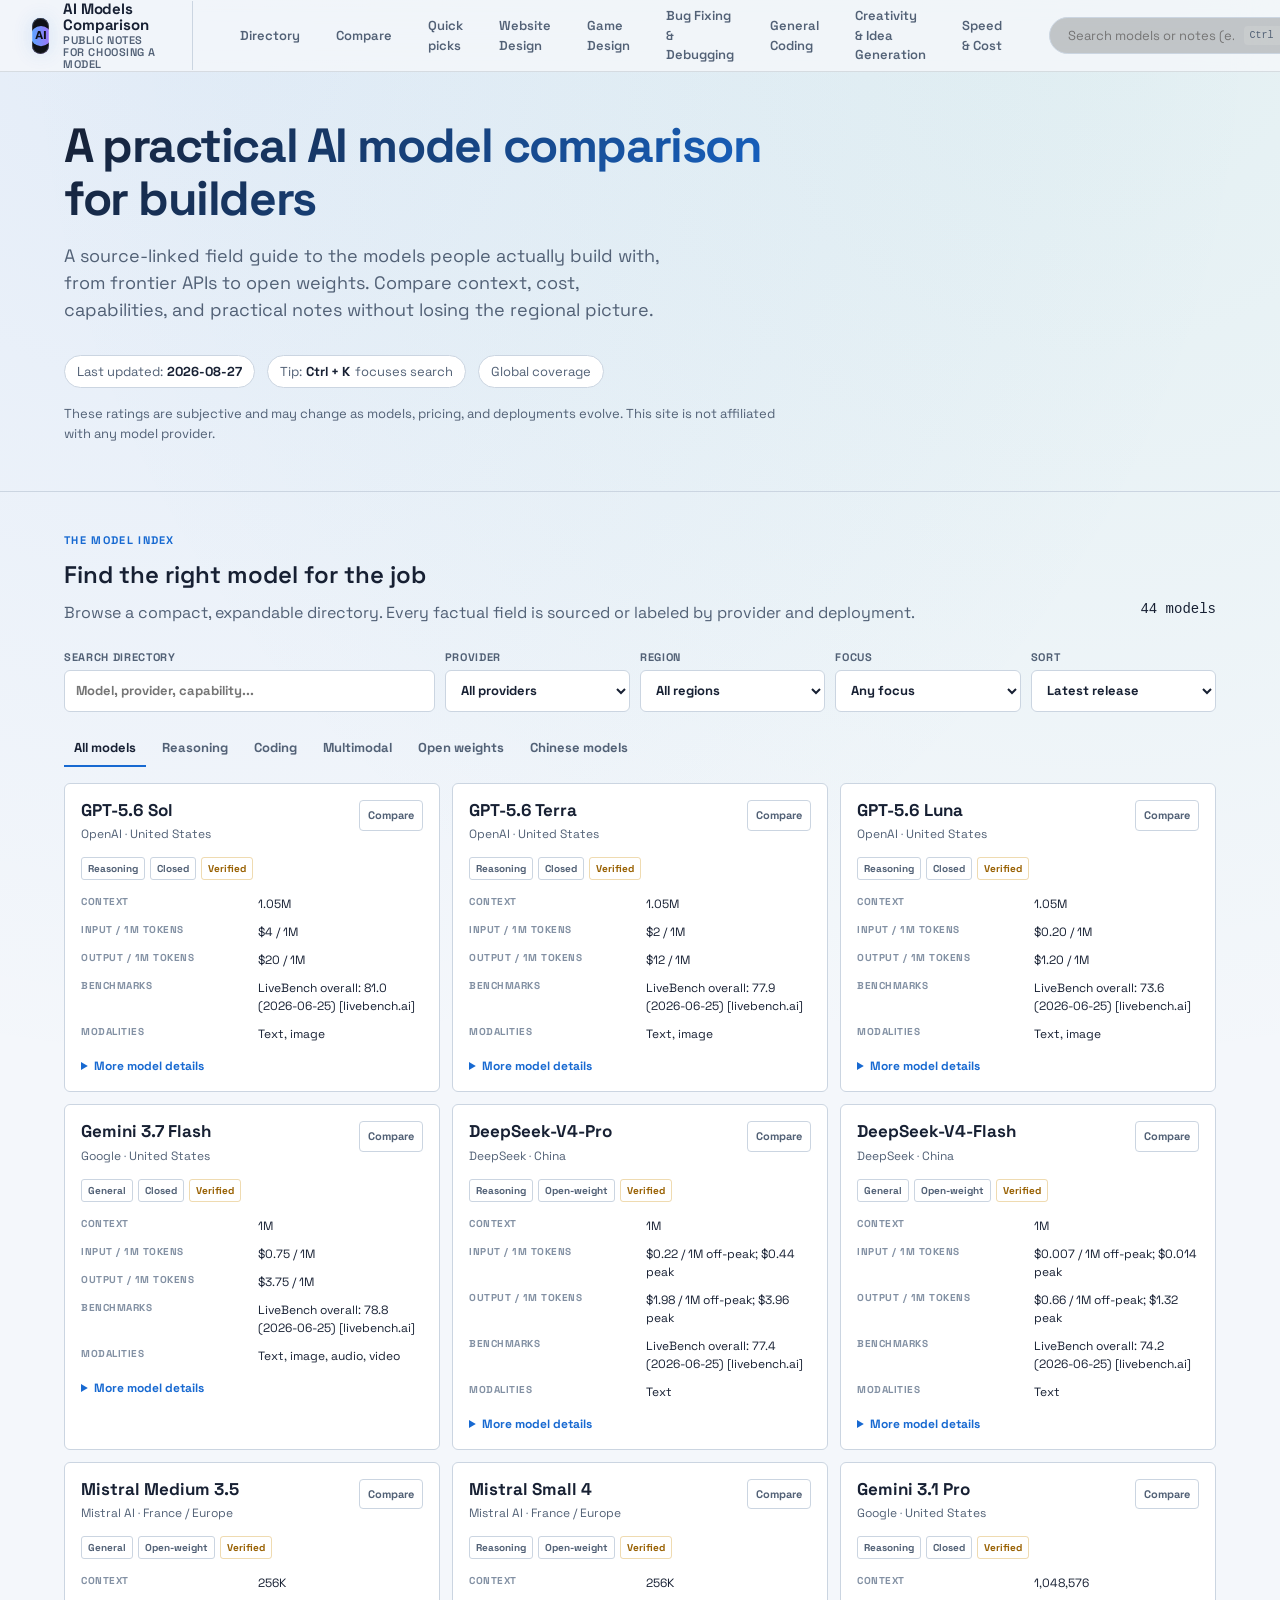
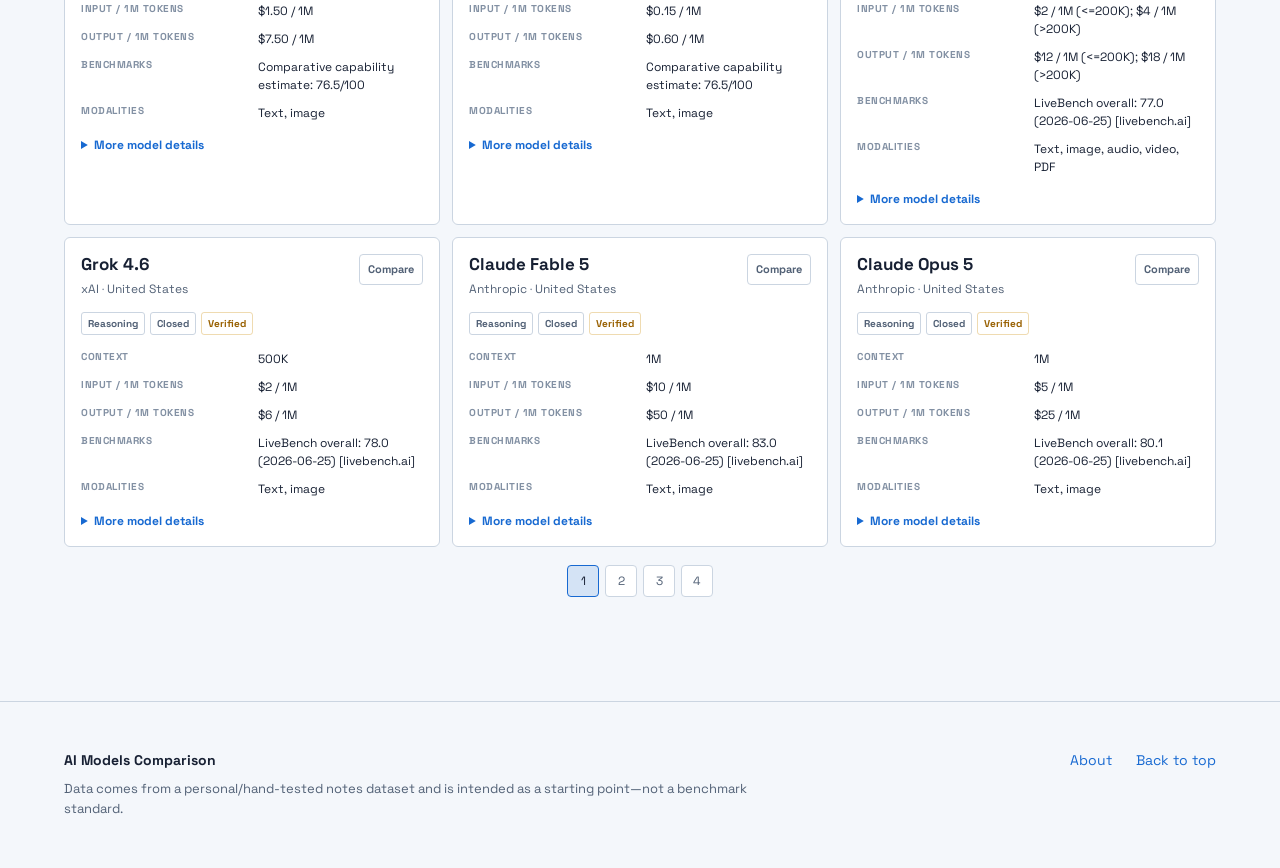
==== commit 754f1cf0: "Add theme switching functionality and enhance model comparison features" ====
--- a/index.html
+++ b/index.html
@@ -3,7 +3,7 @@
   <head>
     <meta charset="UTF-8" />
     <meta name="viewport" content="width=device-width, initial-scale=1" />
-    <meta name="color-scheme" content="dark" />
+    <meta name="color-scheme" content="dark light" />
     <title>AI Models Comparison</title>
     <meta name="description" content="A source-linked directory for comparing AI model capabilities, context, pricing, licensing, and practical task notes." />
     <meta name="robots" content="index,follow" />
@@ -27,6 +27,7 @@
     <link rel="preconnect" href="https://fonts.gstatic.com" crossorigin>
     <link href="https://fonts.googleapis.com/css2?family=Space+Grotesk:wght@400;500;600;700&family=Inter:wght@400;500;600;700&display=swap" rel="stylesheet">
     <link rel="stylesheet" href="./styles.css" />
+    <script src="./theme.js"></script>
     <link rel="icon" href="./favicon.svg" type="image/svg+xml" />
     <link rel="apple-touch-icon" href="./favicon.svg" />
     <meta name="theme-color" content="#0f1117" />
@@ -49,15 +50,18 @@
         <nav class="nav" id="nav" aria-label="Section navigation"></nav>
 
         <div class="controls">
-          <label class="input" aria-label="Search models and text">
+          <form class="searchForm" id="searchForm">
+            <label class="input" aria-label="Search models and text">
             <input
               id="search"
               type="search"
               placeholder="Search models or notes (e.g., GPT-5.2, debugging, cost)…"
               autocomplete="off"
             />
-            <kbd>Ctrl K</kbd>
-          </label>
+              <kbd>Ctrl K</kbd>
+            </label>
+            <button class="btn" id="searchSubmit" type="submit">Search</button>
+          </form>
           <button class="btn" id="clear" type="button">Clear</button>
         </div>
       </div>
--- a/styles.css
+++ b/styles.css
@@ -878,4 +878,98 @@
     flex-direction: column;
     align-items: stretch;
   }
+}
+
+:root[data-theme="light"] {
+  --bg: #f4f7fb;
+  --bg-card: #ffffff;
+  --bg-card-hover: #edf4ff;
+  --border: #cbd5e1;
+  --border-hover: #64748b;
+  --text-primary: #172033;
+  --text-secondary: #526176;
+  --text-tertiary: #8290a3;
+  --accent: #1769d1;
+  --accent-glow: rgba(23, 105, 209, 0.14);
+  --success-text: #147a3f;
+  --warning-text: #986000;
+  --danger-text: #b52f2f;
+  --neutral-text: #526176;
+}
+
+:root[data-theme="light"] body {
+  background:
+    radial-gradient(circle at 15% 0%, rgba(23, 105, 209, 0.08), transparent 40%),
+    radial-gradient(circle at 85% 0%, rgba(16, 150, 136, 0.08), transparent 40%),
+    var(--bg);
+}
+
+.searchForm {
+  display: flex;
+  gap: 10px;
+  align-items: center;
+  min-width: 0;
+}
+
+.searchForm .input {
+  width: min(260px, 28vw);
+}
+
+.searchForm .input:focus-within {
+  width: min(320px, 34vw);
+}
+
+.themeToggle {
+  white-space: nowrap;
+}
+
+:root[data-theme="light"] .topbar {
+  background: rgba(244, 247, 251, 0.82);
+  border-bottom-color: rgba(23, 32, 51, 0.12);
+}
+
+:root[data-theme="light"] .title {
+  background: linear-gradient(135deg, #172033 0%, #1769d1 100%);
+  -webkit-background-clip: text;
+  background-clip: text;
+}
+
+@media (max-width: 900px) {
+  .topbarInner {
+    grid-template-columns: auto 1fr;
+    gap: 12px;
+    padding: 0 16px;
+  }
+
+  .nav {
+    display: none;
+  }
+
+  .controls {
+    grid-column: 1 / -1;
+    grid-row: 2;
+    min-width: 0;
+  }
+
+  .topbar {
+    height: auto;
+    min-height: 72px;
+    overflow: visible;
+  }
+
+  .topbarInner {
+    min-height: 72px;
+    padding-top: 10px;
+    padding-bottom: 10px;
+  }
+
+  .searchForm {
+    flex: 1;
+  }
+
+  .searchForm .input,
+  .searchForm .input:focus-within {
+    width: auto;
+    flex: 1;
+  }
 }
